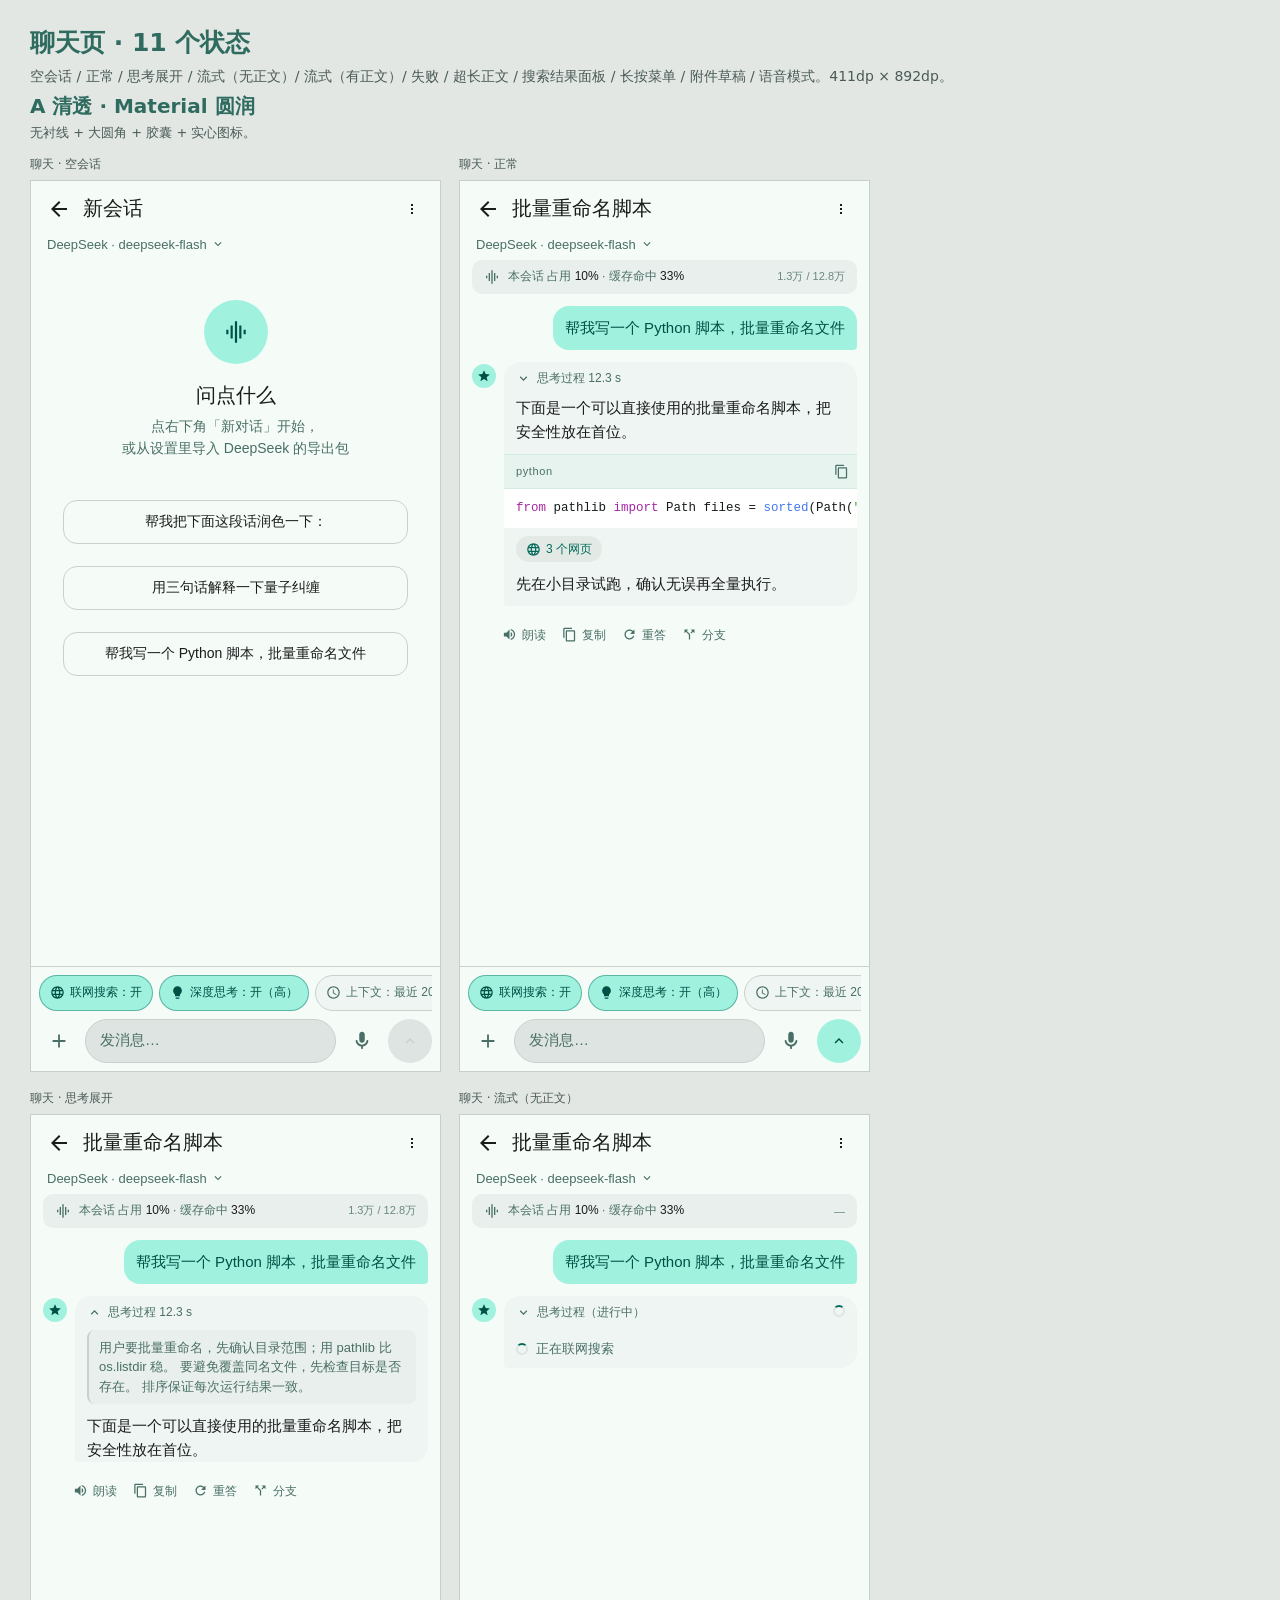
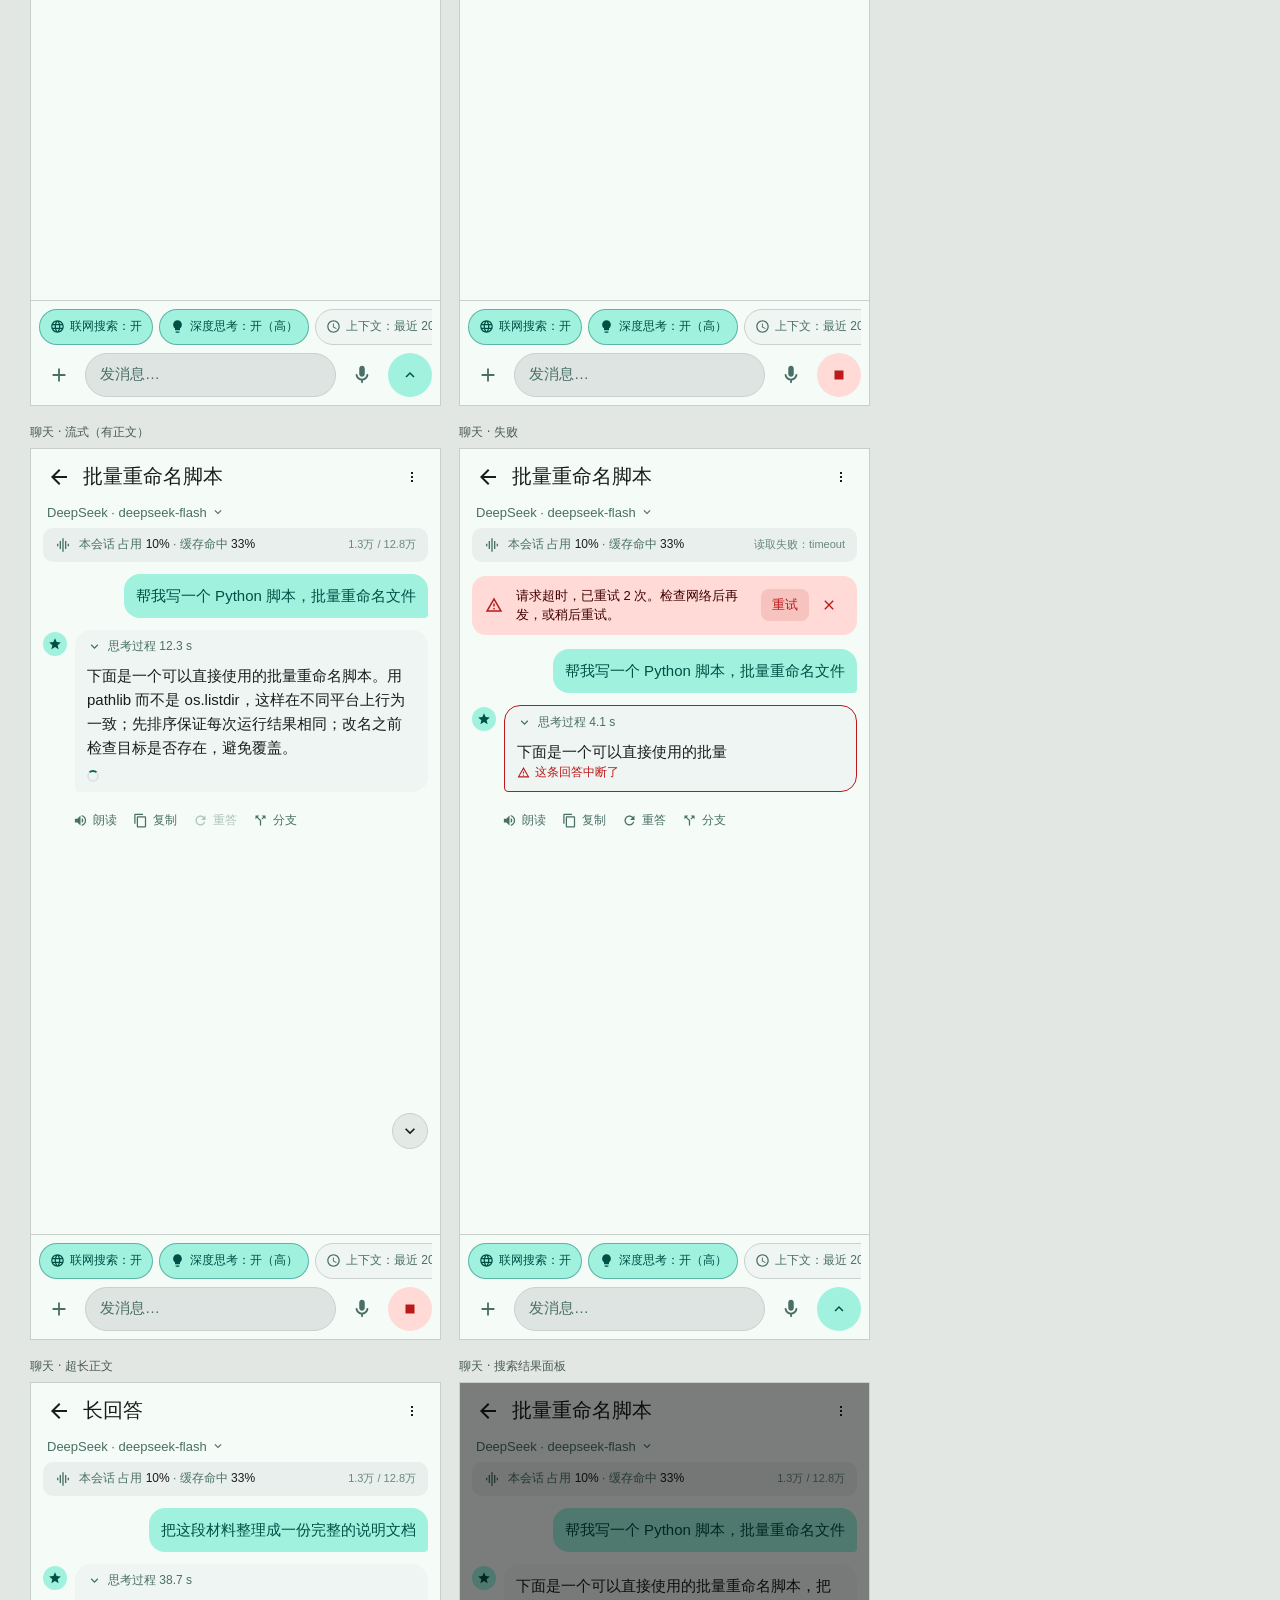
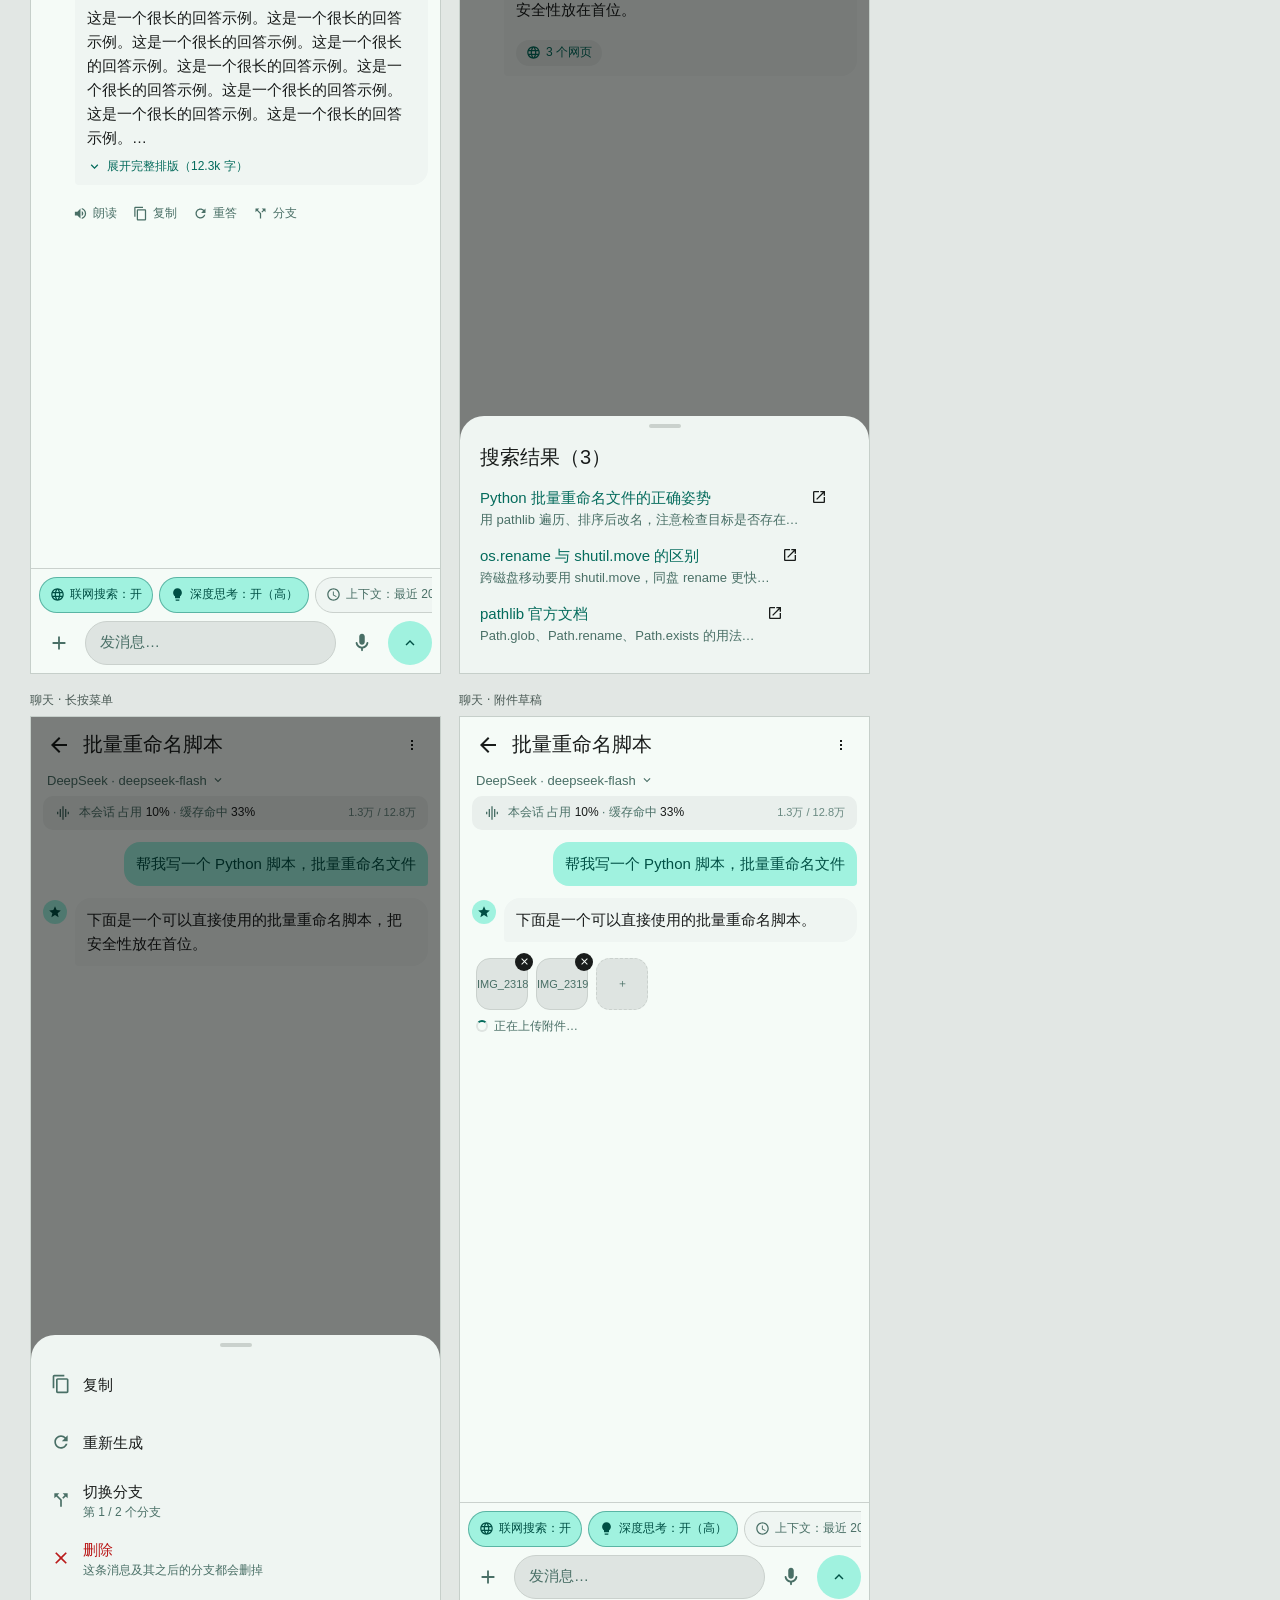
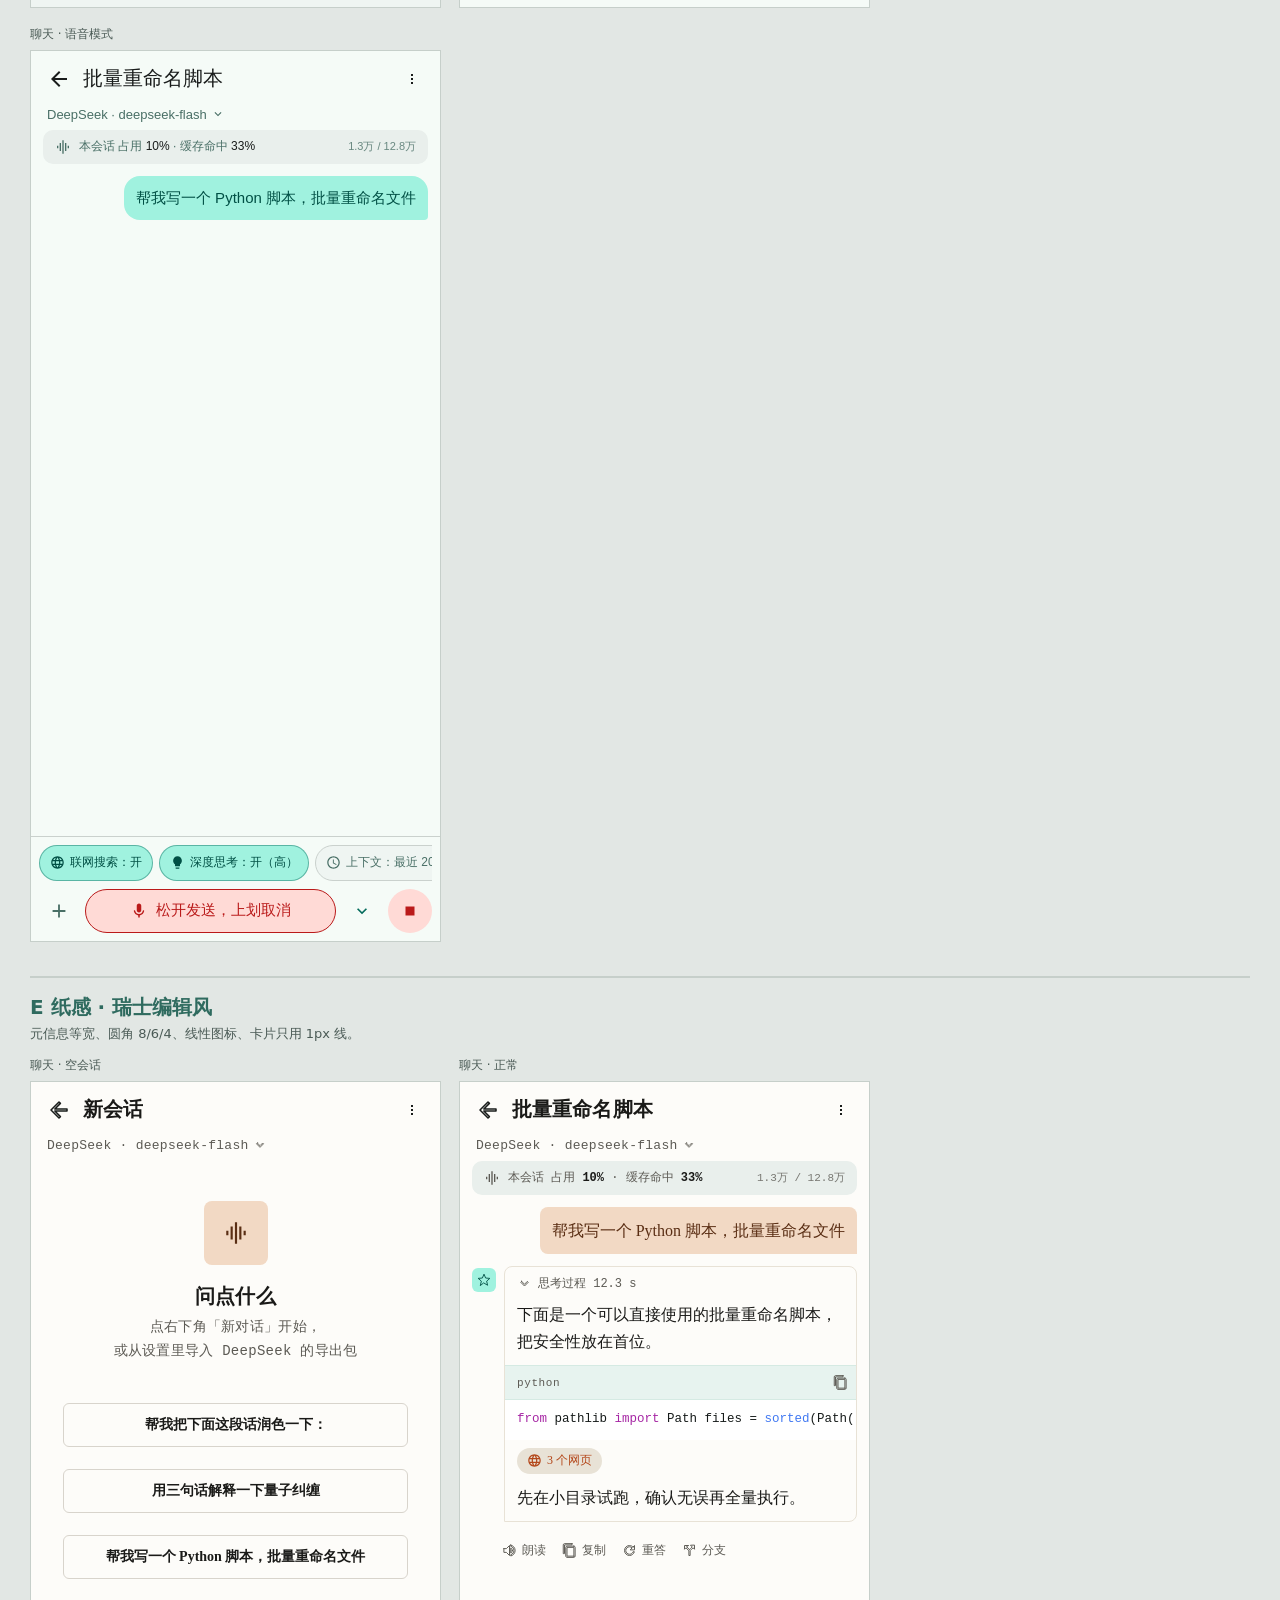
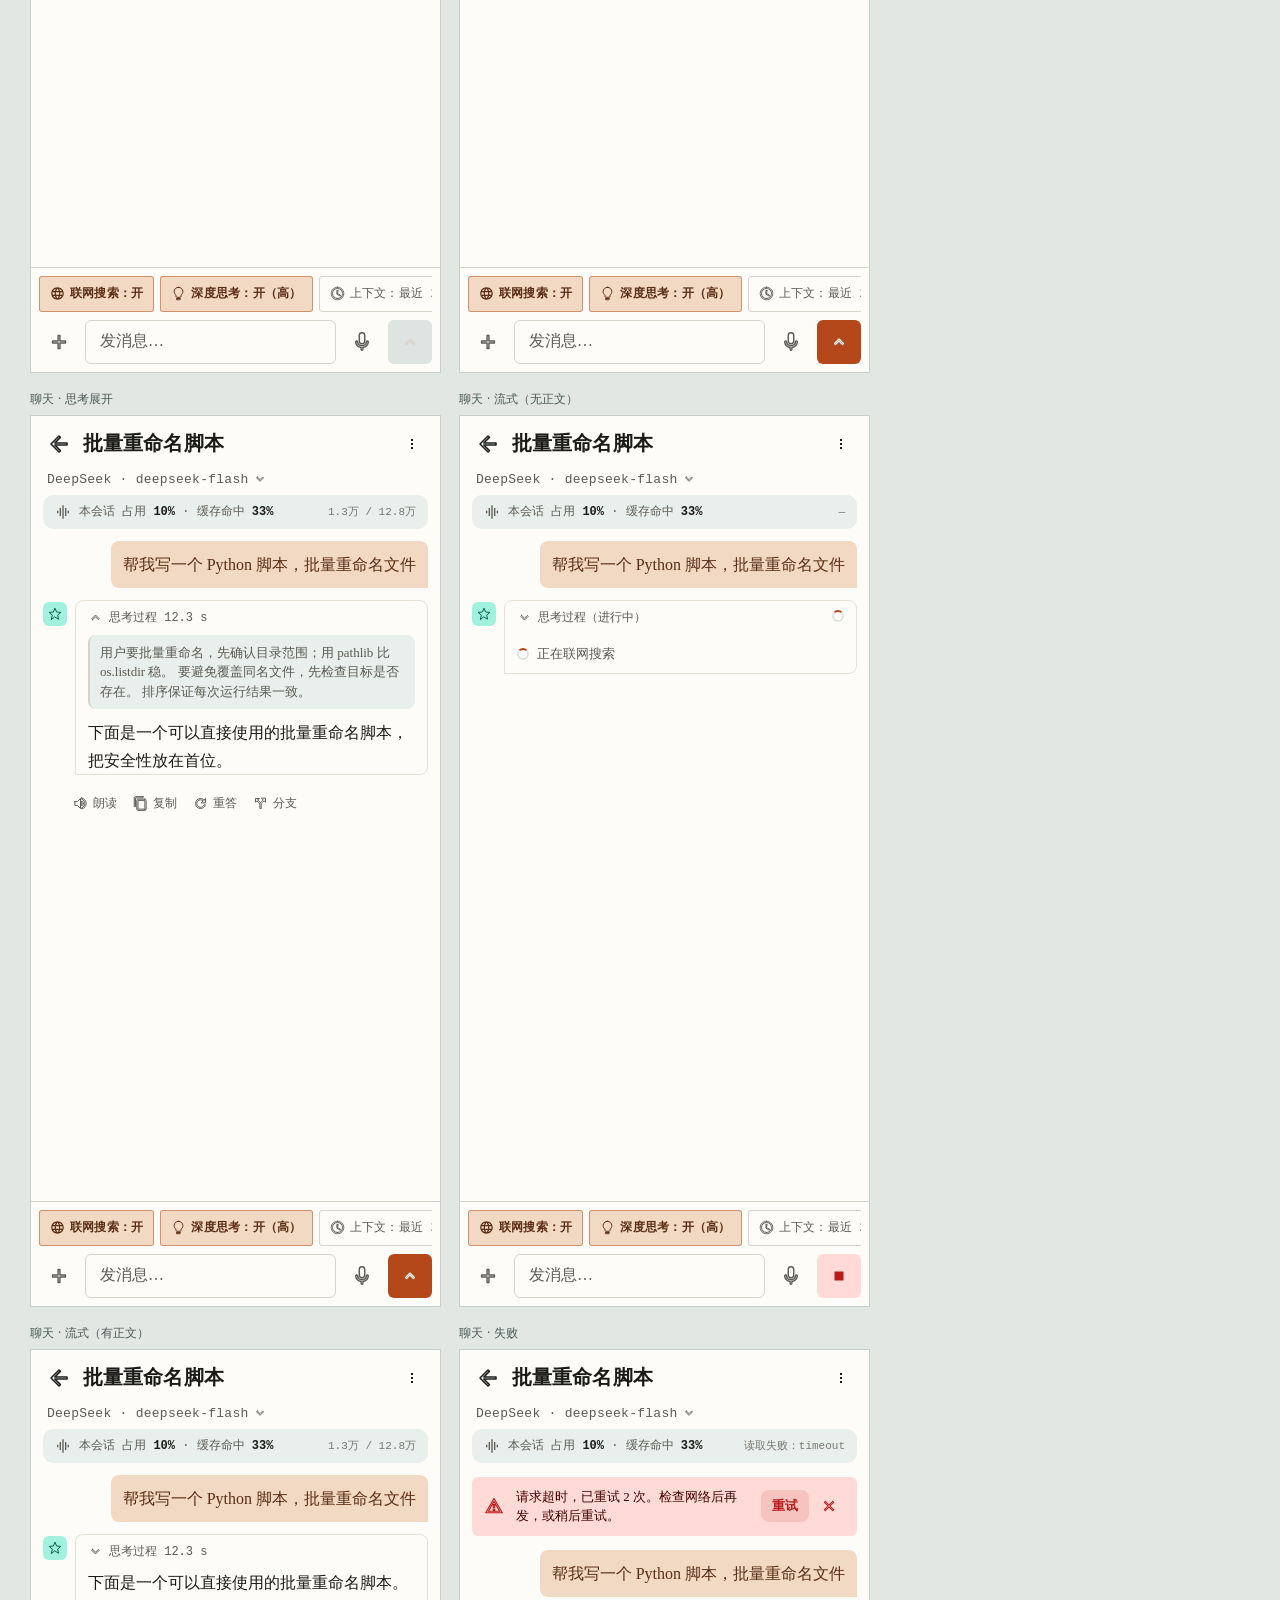
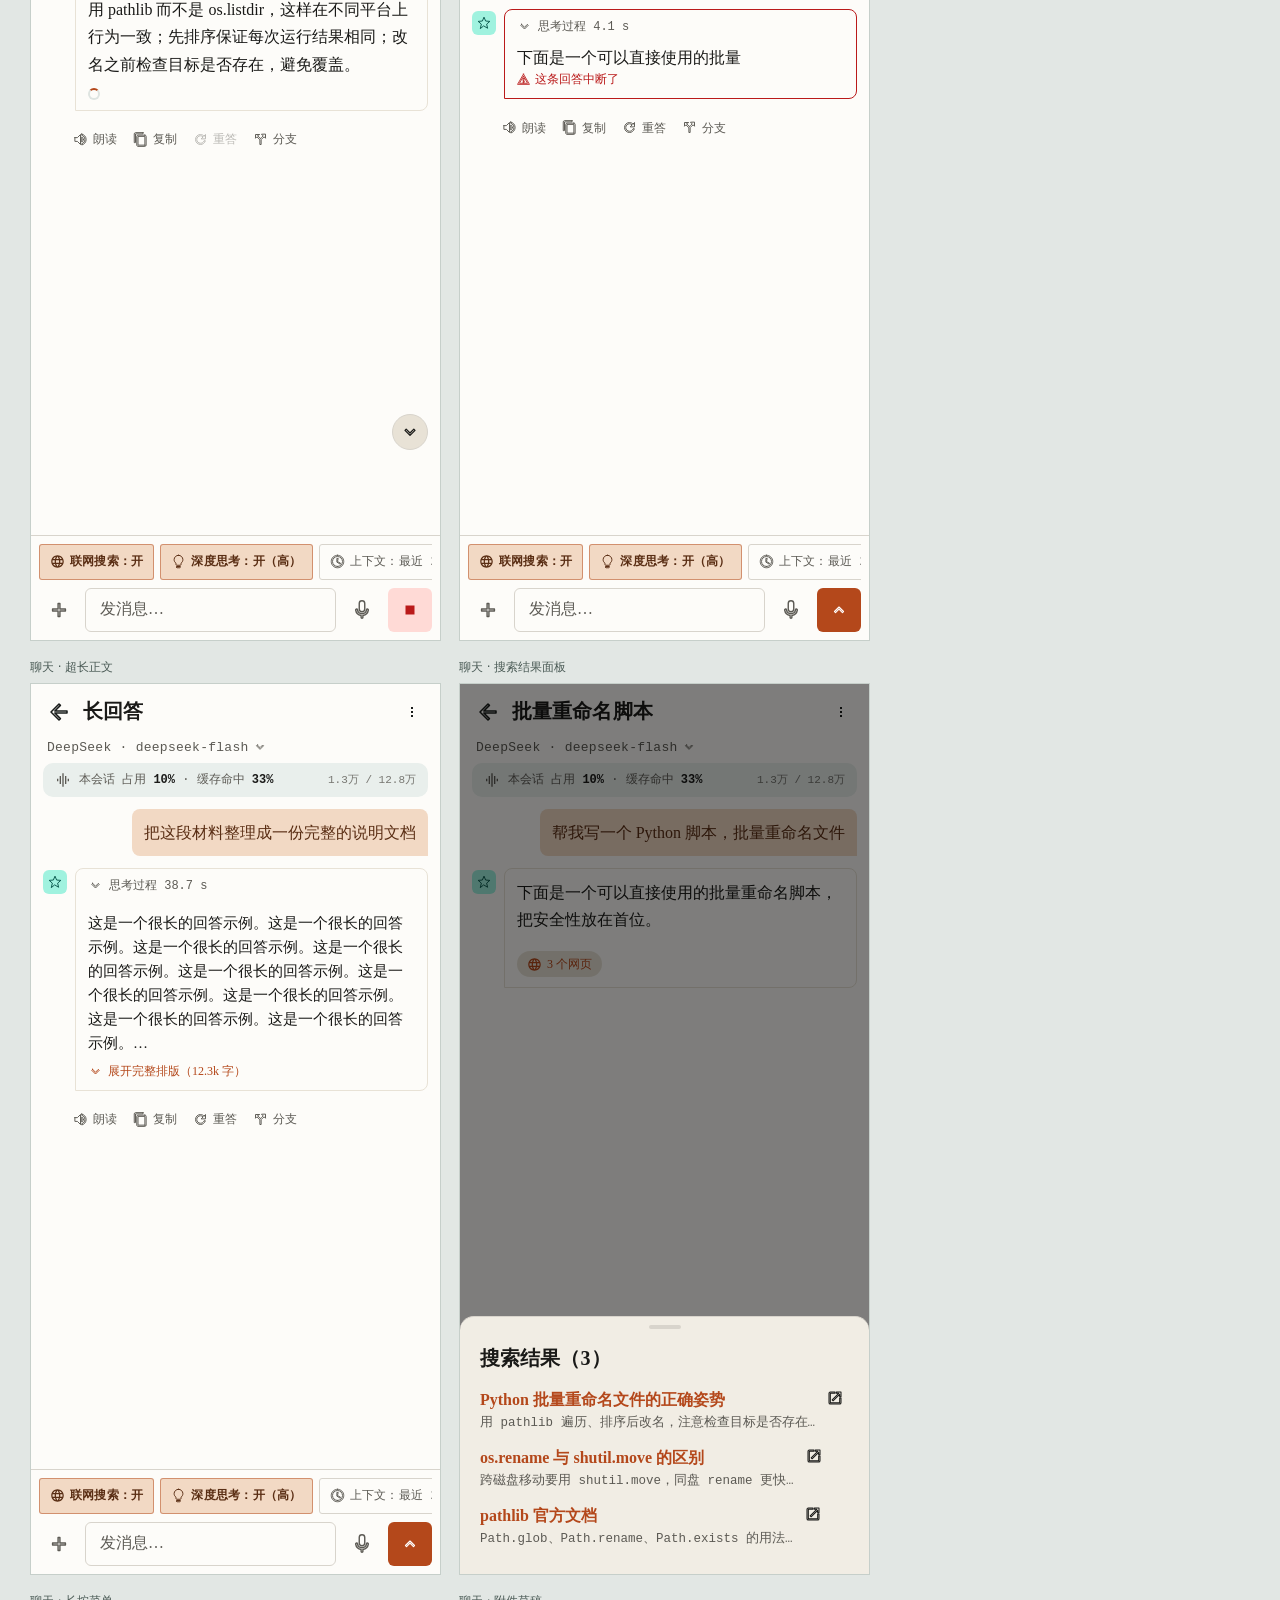
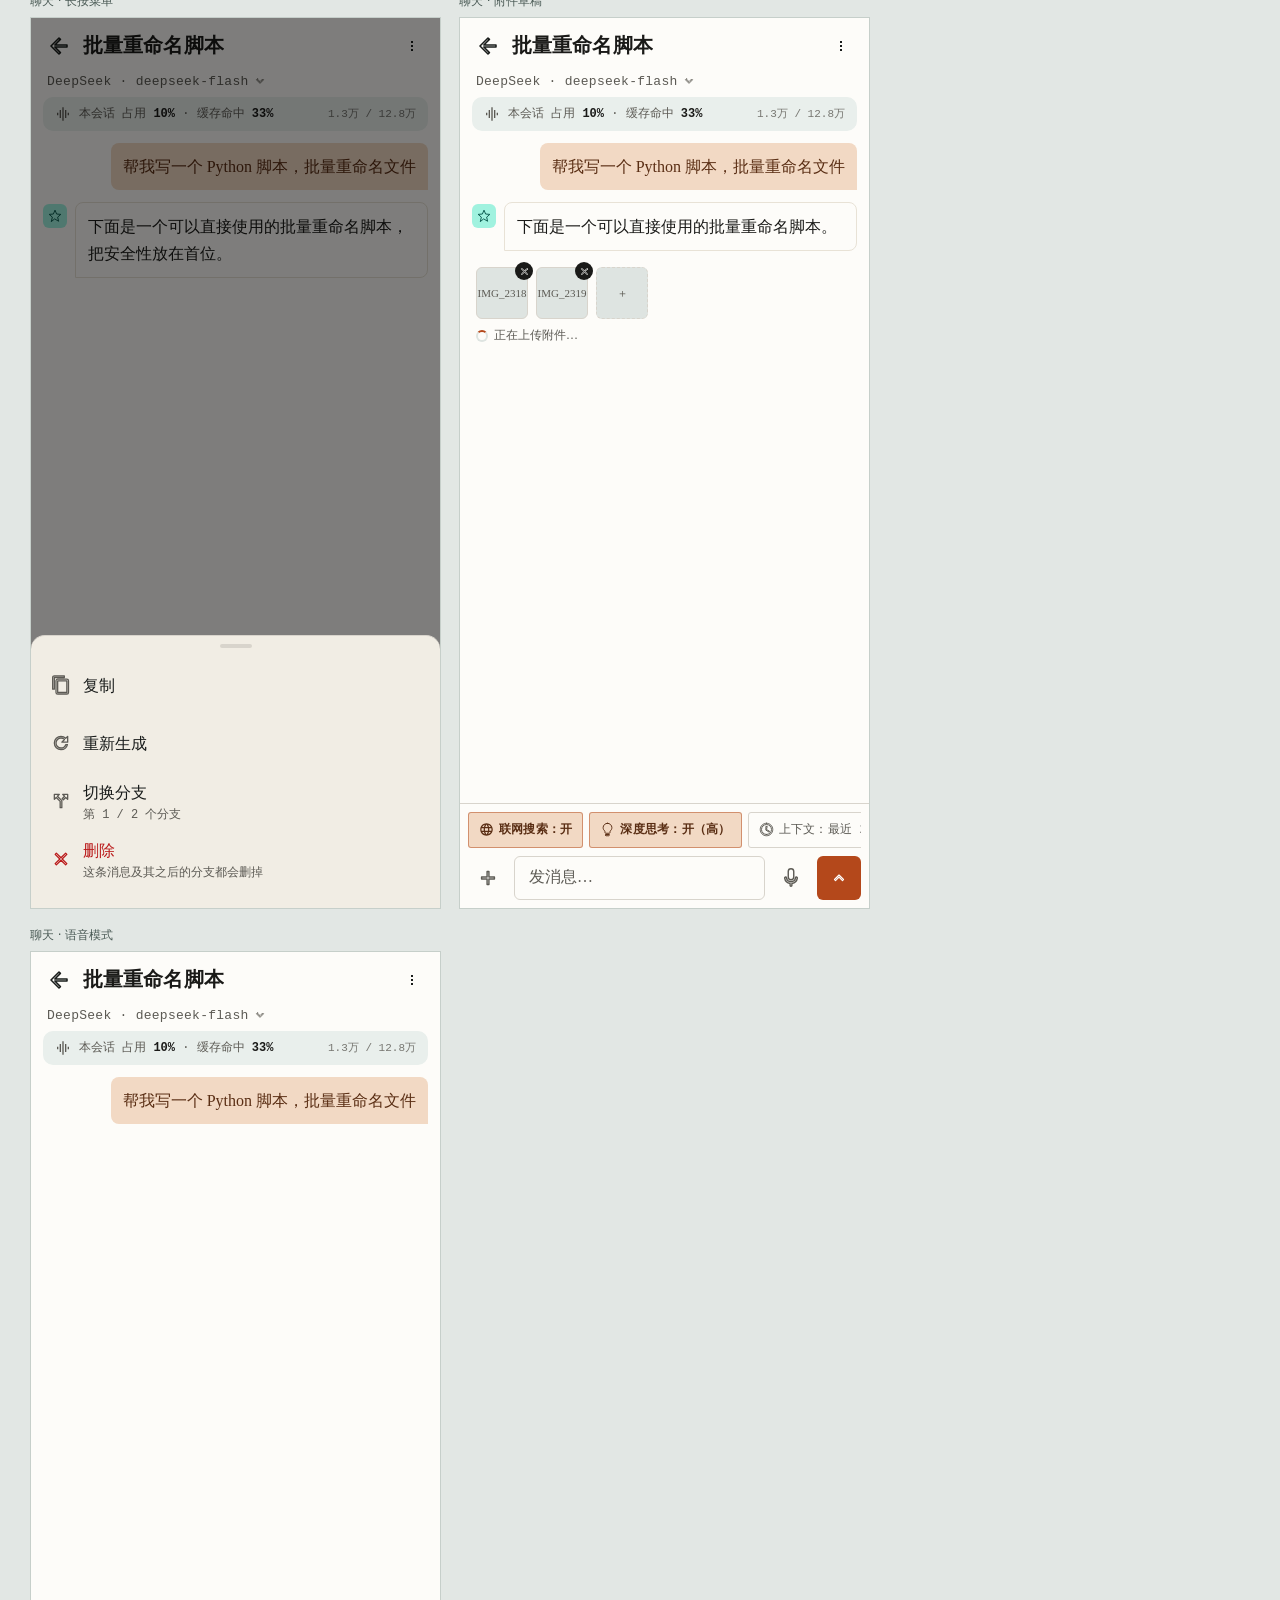
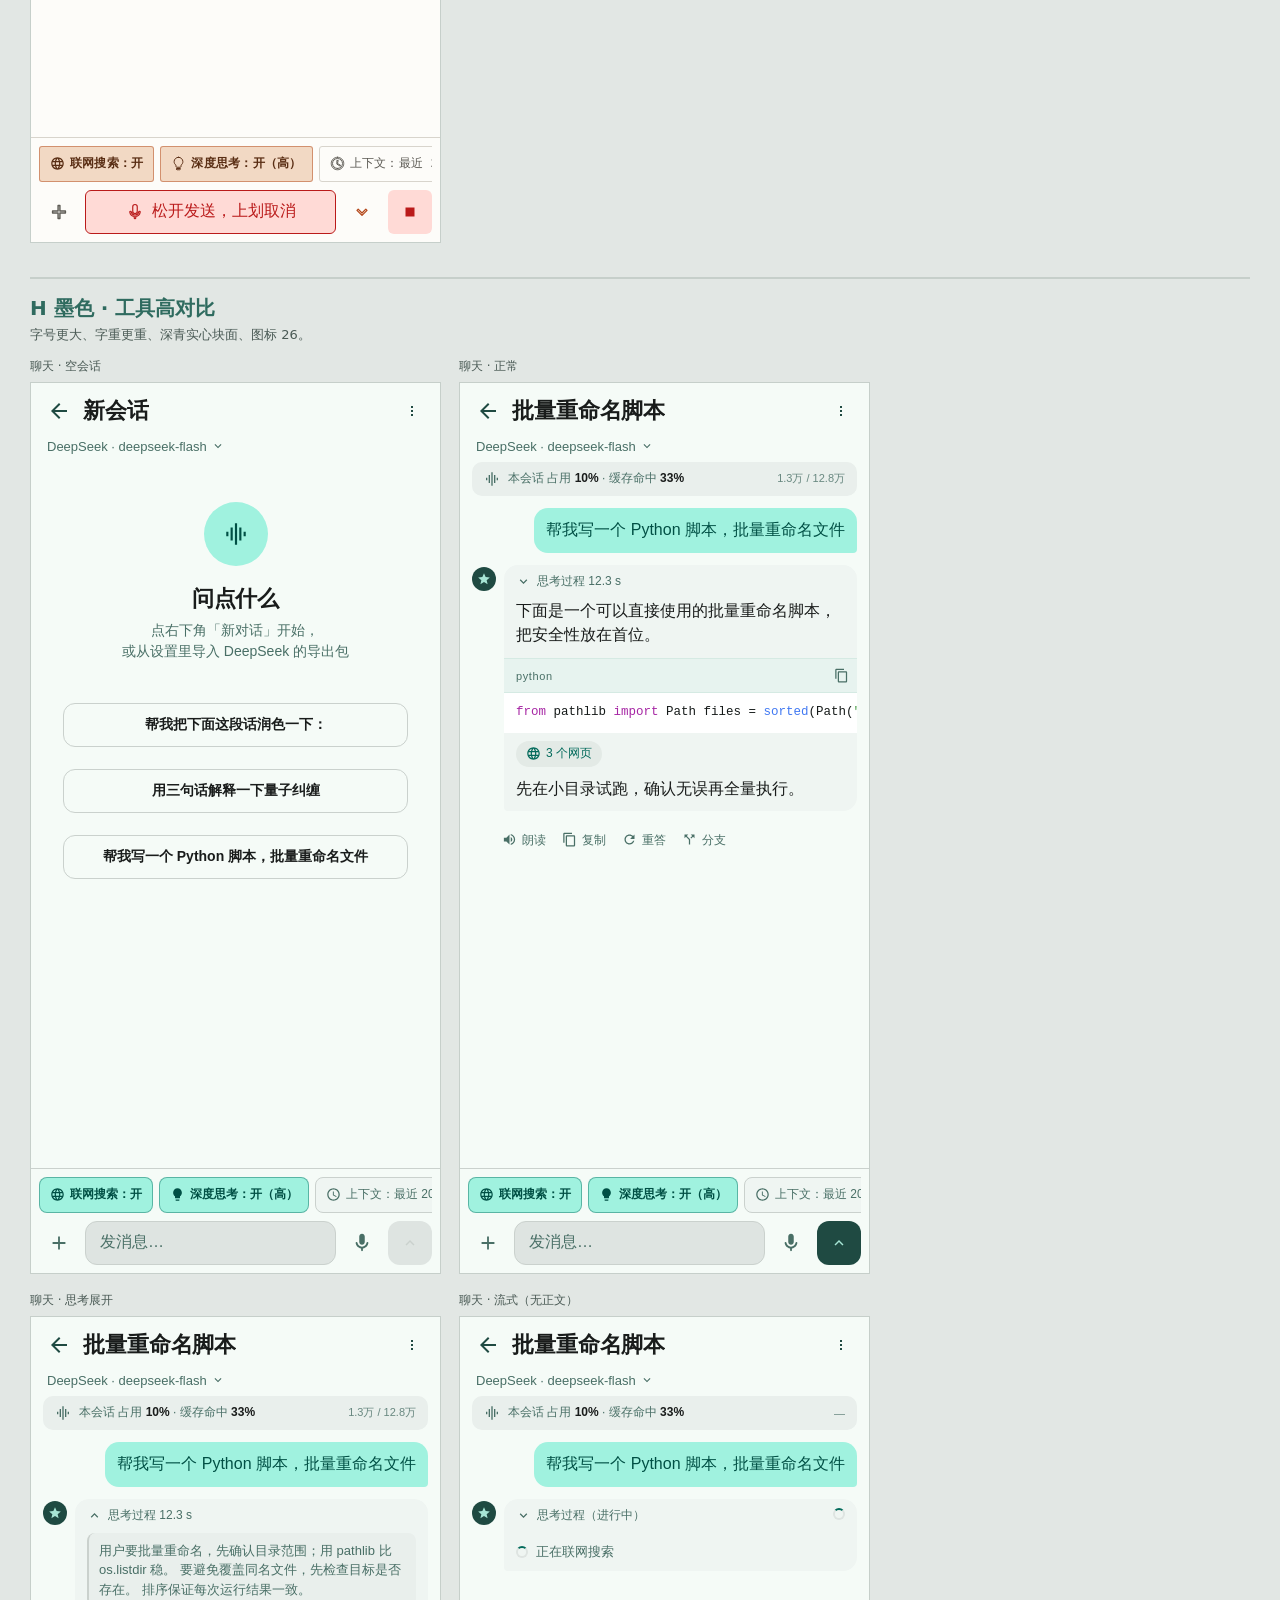
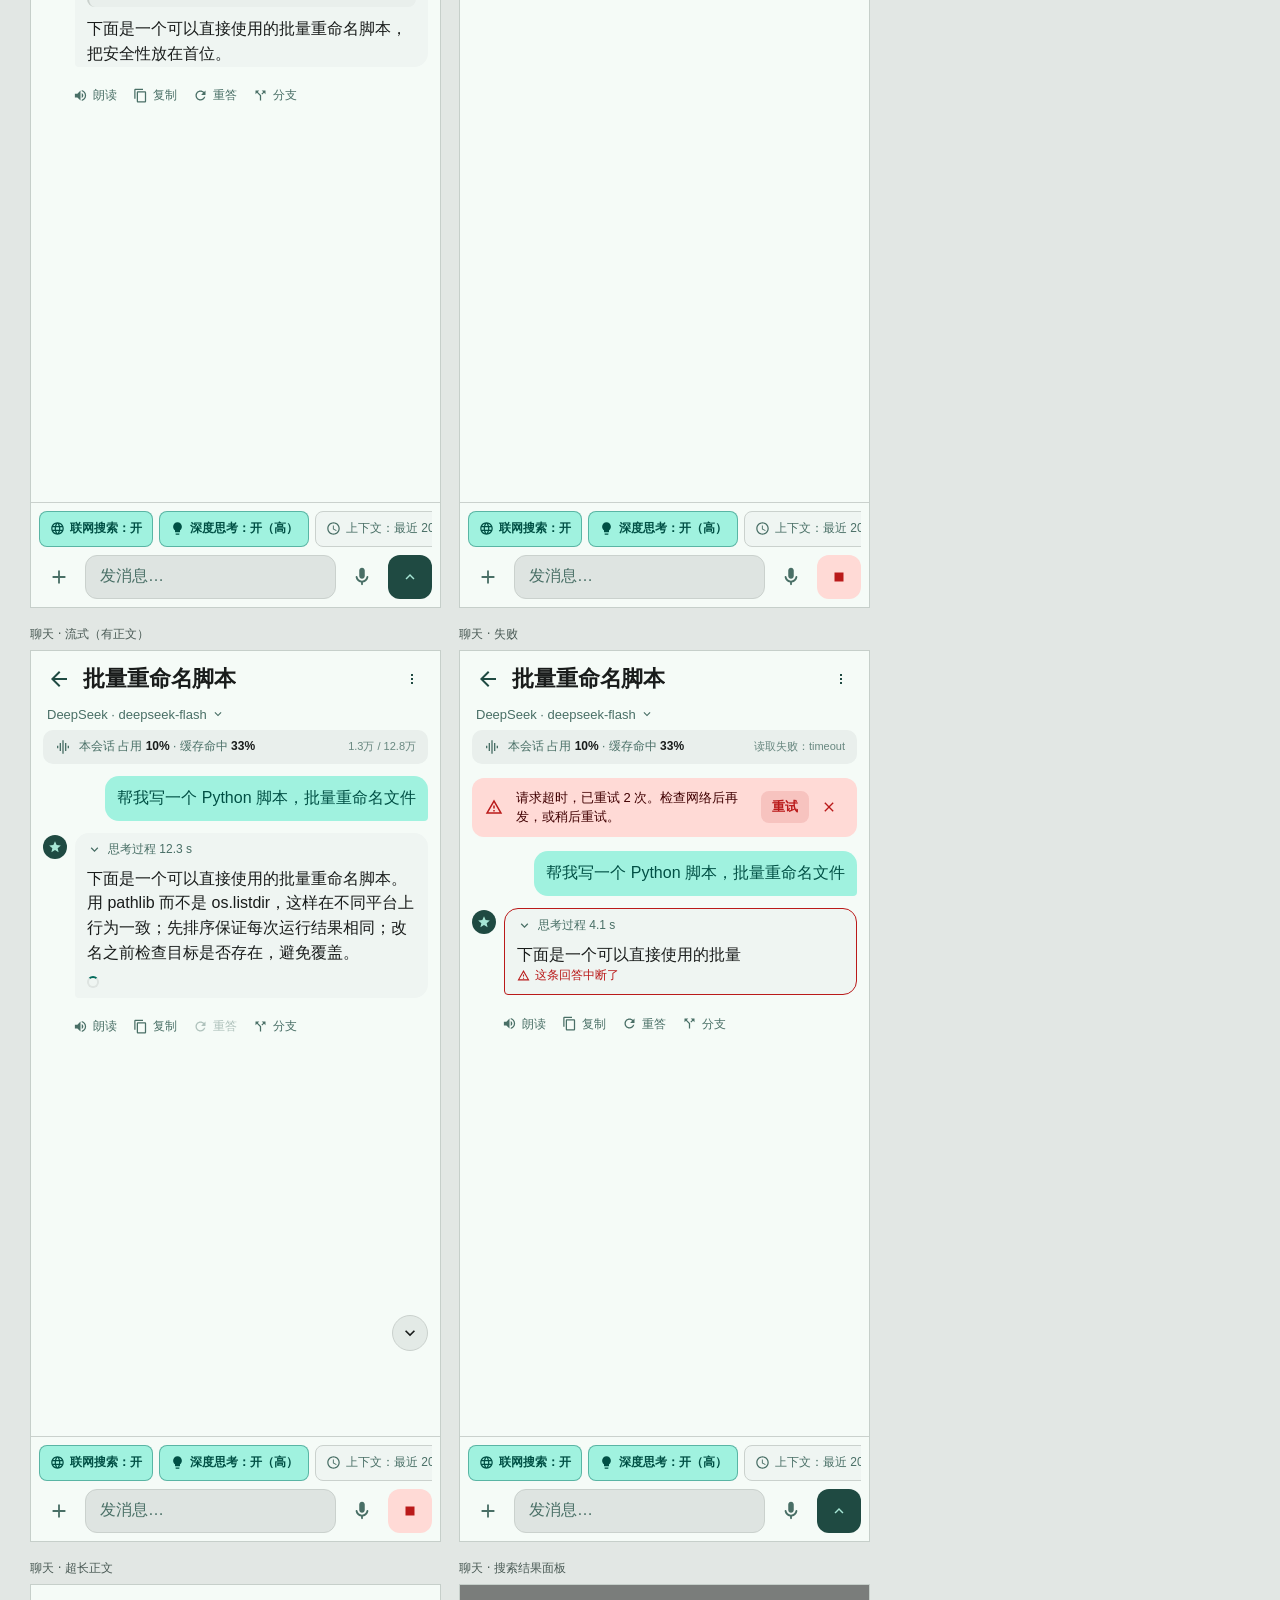
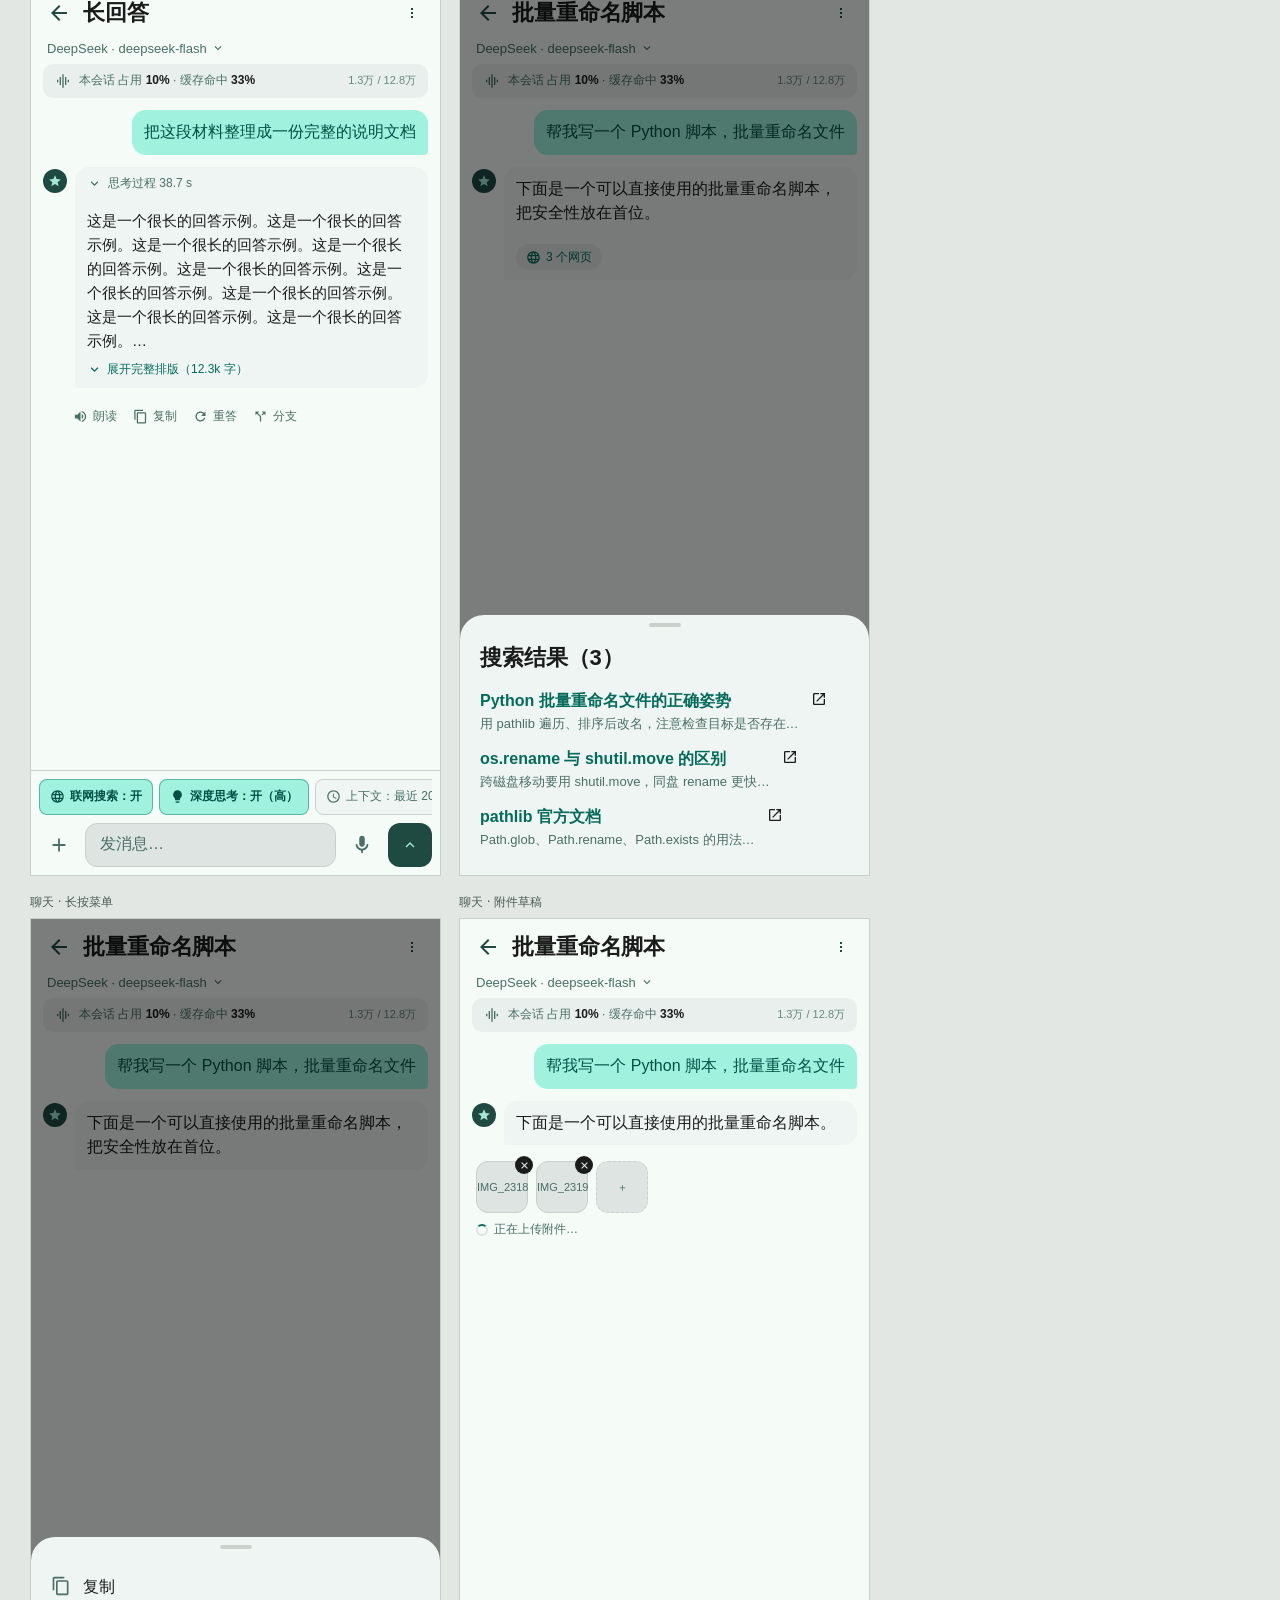
==== reference/full-chat.html @ 56f45a2c "design: Keepsake UI spec v3 (tokens, reference HTML, per-skin screenshots)" ====
<!doctype html>
<html lang="zh-CN">
<head>
<meta charset="utf-8">
<title>Keepsake · 聊天页</title>
<link rel="stylesheet" href="full.css">
</head>
<body>
<div class="head">
  <h1>聊天页 · 11 个状态</h1>
  <p>空会话 / 正常 / 思考展开 / 流式（无正文）/ 流式（有正文）/ 失败 / 超长正文 / 搜索结果面板 / 长按菜单 / 附件草稿 / 语音模式。411dp × 892dp。</p>
</div>
<div id="root"></div>

<script>
const q = new URLSearchParams(location.search);
const only = q.get('set');
const MONO = "ui-monospace, 'Cascadia Mono', Consolas, 'Noto Sans Mono CJK SC', monospace";

const base = {
  '--surface':'#F5FBF7','--low':'#EFF5F2','--high':'#E3EAE6','--highest':'#DEE4E1','--usage':'#E9EFEC',
  '--ov':'#CAD1CD','--outline':'#7C8B86','--on-s':'#191C1B','--on-v':'#496F66',
  '--code-bg':'#FFFFFF','--code-head':'#E7F3EF','--code-div':'#D5EAE3','--code-fg':'#161B1A',
  '--sel-line':'rgba(4,107,92,.45)','--sel-bg':'#D9F6EC','--sel-bar':'#046B5C',
  '--p-c':'#A0F2DF','--on-p-c':'#005045','--send-bg':'#A0F2DF','--send-fg':'#005045',
  '--ai-bg':'#A0F2DF','--ai-fg':'#005045','--av-bg':'#DEE4E1','--av-fg':'#496F66',
  '--err-c':'#BA1A1A','--on-err-c':'#FFFFFF','--err-bg':'#FFDAD6','--on-err-bg':'#410002','--fab-line':'#8CCDBB','--code-kw':'#A626A4','--code-str':'#50A14F','--code-fn':'#4078F2',
  '--body-font':'PingFang SC, HarmonyOS Sans SC, Noto Sans CJK SC, Microsoft YaHei, sans-serif',
  '--lh':'1.6','--icon-c':'#191C1B','--tail':'4px','--sw-r':'12px','--sw-knob':'9px',
  '--r-bubble':'16px','--r-fab':'16px','--r-card':'14px','--r-sheet':'24px',
  '--r-chip':'999px','--r-field':'999px','--r-send':'999px','--r-cb':'6px','--r-radio':'999px',
  '--row-h':'68px','--gap':'12px','--av-r':'17px','--mark-r':'32px',
  '--fs-body':'15px','--fs-title':'16px','--fs-sub':'13px','--fs-bar':'20px',
  '--card-bd':'0px','--card-bg':'var(--low)','--field-bg':'var(--highest)'
};

const SKINS = {
  a: { name:'A 清透 · Material 圆润', desc:'无衬线 + 大圆角 + 胶囊 + 实心图标。', icons:'filled', size:24, v:{} },
  e: { name:'E 纸感 · 瑞士编辑风', desc:'元信息等宽、圆角 8/6/4、线性图标、卡片只用 1px 线。', icons:'outlined', size:24, v:{
      '--r-bubble':'8px','--r-fab':'6px','--r-card':'6px','--r-sheet':'14px',
      '--r-chip':'3px','--r-field':'6px','--r-send':'6px','--r-cb':'3px','--r-radio':'3px',
      '--row-h':'68px','--gap':'10px','--av-r':'6px','--mark-r':'8px',
      '--fs-body':'16px','--fs-title':'16px','--fs-sub':'12.5px','--fs-bar':'20px',
      '--card-bd':'1px','--card-bg':'var(--surface)','--field-bg':'var(--surface)',
      '--meta-font':MONO,'--meta-ls':'0.02em','--title-w':'700','--title-ls':'0.005em','--lh':'1.7',
      '--sw-r':'2px','--sw-knob':'2px','--tail':'0px',
      '--body-font':'Songti SC, Noto Serif CJK SC, Source Han Serif SC, SimSun, serif',
      '--surface':'#FDFCF9','--low':'#F1EDE4','--high':'#E8E2D6','--ov':'#D8D4CC',
      '--on-s':'#1A1A18','--on-v':'#5C5A54',
      '--p-c':'#F2D9C4','--on-p-c':'#5A2E14','--send-bg':'#B4481B','--send-fg':'#FFFFFF',
      '--sel-bg':'#F0E4D6','--sel-bar':'#B4481B','--sel-line':'rgba(180,72,27,.5)'
  }},
  h: { name:'H 墨色 · 工具高对比', desc:'字号更大、字重更重、深青实心块面、图标 26。', icons:'filled', size:26, v:{
      '--r-bubble':'14px','--r-fab':'14px','--r-card':'12px','--r-sheet':'24px',
      '--r-chip':'8px','--r-field':'12px','--r-send':'12px','--r-cb':'5px','--r-radio':'6px',
      '--row-h':'68px','--fs-body':'16px','--fs-title':'17px','--fs-sub':'13px','--fs-bar':'22px',
      '--title-w':'700','--title-ls':'-0.005em','--lh':'1.55','--icon-c':'#1F4A42',
      '--send-bg':'#1F4A42','--send-fg':'#A7E6D5',
      '--ai-bg':'#1F4A42','--ai-fg':'#A7E6D5','--av-bg':'#1F4A42','--av-fg':'#A7E6D5'
  }}
};

function svg(d, size, mode) {
  return '<svg class="mi' + (mode ? ' mi-' + mode : '') + '" viewBox="0 0 24 24" width="' + size +
    '" height="' + size + '"><path d="' + d + '"/></svg>';
}
const I = {
  back: function (s) { return svg('M20 11H7.83l5.59-5.59L12 4l-8 8 8 8 1.41-1.41L7.83 13H20v-2z', s); },
  more: function (s) { return svg('M12 8c1.1 0 2-.9 2-2s-.9-2-2-2-2 .9-2 2 .9 2 2 2zm0 2c-1.1 0-2 .9-2 2s.9 2 2 2 2-.9 2-2-.9-2-2-2zm0 6c-1.1 0-2 .9-2 2s.9 2 2 2 2-.9 2-2-.9-2-2-2z', s, 'solid'); },
  down: function (s) { return svg('M7.41 8.59L12 13.17l4.59-4.58L18 10l-6 6-6-6 1.41-1.41z', s); },
  up: function (s) { return svg('M7.41 15.41L12 10.83l4.59 4.58L18 14l-6-6-6 6 1.41 1.41z', s); },
  stop: function (s) { return svg('M6 6h12v12H6z', s, 'solid'); },
  star: function (s) { return svg('M12 17.27L18.18 21l-1.64-7.03L22 9.24l-7.19-.61L12 2 9.19 8.63 2 9.24l5.46 4.73L5.82 21z', s); },
  globe: function (s) { return svg('M11.99 2C6.47 2 2 6.48 2 12s4.47 10 9.99 10C17.52 22 22 17.52 22 12S17.52 2 11.99 2zm6.93 6h-2.95c-.32-1.25-.78-2.45-1.38-3.56 1.84.63 3.37 1.91 4.33 3.56zM12 4.04c.83 1.2 1.48 2.53 1.91 3.96h-3.82c.43-1.43 1.08-2.76 1.91-3.96zM4.26 14C4.1 13.36 4 12.69 4 12s.1-1.36.26-2h3.38c-.08.66-.14 1.32-.14 2 0 .68.06 1.34.14 2H4.26zm.82 2h2.95c.32 1.25.78 2.45 1.38 3.56-1.84-.63-3.37-1.9-4.33-3.56zm2.95-8H5.08c.96-1.66 2.49-2.93 4.33-3.56C8.81 5.55 8.35 6.75 8.03 8zM12 19.96c-.83-1.2-1.48-2.53-1.91-3.96h3.82c-.43 1.43-1.08 2.76-1.91 3.96zM14.34 14H9.66c-.09-.66-.16-1.32-.16-2 0-.68.07-1.35.16-2h4.68c.09.65.16 1.32.16 2 0 .68-.07 1.34-.16 2zm.25 5.56c.6-1.11 1.06-2.31 1.38-3.56h2.95c-.96 1.65-2.49 2.93-4.33 3.56zM16.36 14c.08-.66.14-1.32.14-2 0-.68-.06-1.34-.14-2h3.38c.16.64.26 1.31.26 2s-.1 1.36-.26 2h-3.38z', s, 'solid'); },
  bulb: function (s) { return svg('M9 21c0 .55.45 1 1 1h4c.55 0 1-.45 1-1v-1H9v1zm3-19C8.14 2 5 5.14 5 9c0 2.38 1.19 4.47 3 5.74V17c0 .55.45 1 1 1h6c.55 0 1-.45 1-1v-2.26c1.81-1.27 3-3.36 3-5.74 0-3.86-3.14-7-7-7z', s); },
  clock: function (s) { return svg('M11.99 2C6.47 2 2 6.48 2 12s4.47 10 9.99 10C17.52 22 22 17.52 22 12S17.52 2 11.99 2zM12 20c-4.42 0-8-3.58-8-8s3.58-8 8-8 8 3.58 8 8-3.58 8-8 8zm.5-13H11v6l5.25 3.15.75-1.23-4.5-2.67z', s); },
  plus: function (s) { return svg('M19 13h-6v6h-2v-6H5v-2h6V5h2v6h6v2z', s); },
  mic: function (s) { return svg('M12 14c1.66 0 3-1.34 3-3V5c0-1.66-1.34-3-3-3S9 3.34 9 5v6c0 1.66 1.34 3 3 3zm5.91-3c-.49 0-.9.36-.98.85C16.52 14.2 14.47 16 12 16s-4.52-1.8-4.93-4.15c-.08-.49-.49-.85-.98-.85-.61 0-1.09.54-1 1.14.49 3 2.89 5.35 5.91 5.78V20c0 .55.45 1 1 1s1-.45 1-1v-2.08c3.02-.43 5.42-2.78 5.91-5.78.1-.6-.39-1.14-1-1.14z', s); },
  copy: function (s) { return svg('M16 1H4c-1.1 0-2 .9-2 2v14h2V3h12V1zm3 4H8c-1.1 0-2 .9-2 2v14c0 1.1.9 2 2 2h11c1.1 0 2-.9 2-2V7c0-1.1-.9-2-2-2zm0 16H8V7h11v14z', s); },
  speak: function (s) { return svg('M3 9v6h4l5 5V4L7 9H3zm13.5 3c0-1.77-1.02-3.29-2.5-4.03v8.05c1.48-.73 2.5-2.25 2.5-4.02zM14 3.23v2.06c2.89.86 5 3.54 5 6.71s-2.11 5.85-5 6.71v2.06c4.01-.91 7-4.49 7-8.77s-2.99-7.86-7-8.77z', s); },
  redo: function (s) { return svg('M17.65 6.35C16.2 4.9 14.21 4 12 4c-4.42 0-7.99 3.58-8 8s3.58 8 8 8c3.73 0 6.84-2.55 7.73-6h-2.08c-.82 2.33-3.04 4-5.65 4-3.31 0-6-2.69-6-6s2.69-6 6-6c1.66 0 3.14.69 4.22 1.78L13 11h7V4l-2.35 2.35z', s); },
  branch: function (s) { return svg('M14 4l2.29 2.29-2.88 2.88 1.42 1.42 2.88-2.88L20 10V4zm-4 0H4v6l2.29-2.29 4.71 4.7V20h2v-8.41l-5.29-5.3z', s); },
  warn: function (s) { return svg('M12 5.99L19.53 19H4.47L12 5.99M12 2L1 21h22L12 2zm1 14h-2v2h2v-2zm0-6h-2v4h2v-4z', s); },
  close: function (s) { return svg('M19 6.41L17.59 5 12 10.59 6.41 5 5 6.41 10.59 12 5 17.59 6.41 19 12 13.41 17.59 19 19 17.59 13.41 12z', s); },
  search: function (s) { return svg('M15.5 14h-.79l-.28-.27C15.41 12.59 16 11.11 16 9.5 16 5.91 13.09 3 9.5 3S3 5.91 3 9.5 5.91 16 9.5 16c1.61 0 3.09-.59 4.23-1.57l.27.28v.79l5 4.99L20.49 19l-4.99-5zm-6 0C7.01 14 5 11.99 5 9.5S7.01 5 9.5 5 14 7.01 14 9.5 11.99 14 9.5 14z', s); },
  open: function (s) { return svg('M19 19H5V5h7V3H5c-1.11 0-2 .9-2 2v14c0 1.1.89 2 2 2h14c1.1 0 2-.9 2-2v-7h-2v7zM14 3v2h3.59l-9.83 9.83 1.41 1.41L19 6.41V10h2V3h-7z', s); },
  eq: function (s) { return svg('M7 18h2V6H7v12zm4 4h2V2h-2v20zm-8-8h2v-4H3v4zm12 4h2V6h-2v12zm4-8v4h2v-4h-2z', s, 'solid'); },
};

function chatBar(title) {
  return '<div class="bar"><span class="ic">' + I.back(24) + '</span>' +
    '<h2 style="flex:0 1 auto;min-width:0">' + title + '</h2><span style="flex:1"></span>' +
    '<span class="ic">&#8942;</span></div>' +
    '<div class="subbar"><span>DeepSeek · deepseek-flash</span>' + I.down(14) + '</div>';
}
function usage(extra) {
  return '<div class="usage">' + I.eq(16) + '<span>本会话 占用 <b>10%</b> · 缓存命中 <b>33%</b></span>' +
    '<span class="r">' + (extra || '1.3万 / 12.8万') + '</span></div>';
}
function chips(mode) {
  const on = '<span class="chip on">';
  const off = '<span class="chip">';
  let h = '<div class="chips">';
  h += mode === 'off' ? off + I.globe(15) + '联网搜索：关</span>' : on + I.globe(15) + '联网搜索：开</span>';
  h += on + I.bulb(15) + '深度思考：开（高）</span>';
  h += off + I.clock(15) + '上下文：最近 20 轮</span>';
  h += off + I.plus(13) + '添加附件</span>';
  return h + '</div>';
}
function inputbar(kind) {
  let right;
  if (kind === 'stop') right = '<span class="send stop">' + I.stop(18) + '</span>';
  else if (kind === 'dis') right = '<span class="send dis">' + I.up(18) + '</span>';
  else right = '<span class="send">' + I.up(18) + '</span>';
  return '<div class="inputbar"><span class="plus">' + I.plus(22) + '</span>' +
    '<span class="field">发消息…</span><span class="mic">' + I.mic(22) + '</span>' + right + '</div>';
}
function composer(kind, chipMode) {
  return '<div class="composer">' + chips(chipMode || 'on') + inputbar(kind) + '</div>';
}

const CODE = '<div class="code"><div class="h"><span>python</span>' + I.copy(15) + '</div>' +
  '<div class="b"><span class="kw">from</span> pathlib <span class="kw">import</span> Path\n' +
  'files = <span class="fn">sorted</span>(Path(<span class="st">"."</span>).<span class="fn">glob</span>(<span class="st">"*"</span>))\n' +
  '<span class="kw">for</span> i, f <span class="kw">in</span> <span class="fn">enumerate</span>(files, <span class="st">1</span>):\n' +
  '    f.<span class="fn">rename</span>(f<span class="st">"_"</span> + f.name)</div></div>';

function acts(dim) {
  const it = (icon, label, extra) => '<span class="t"' + (extra || '') + '>' + icon + '<em>' + label + '</em></span>';
  return '<div class="msgacts">' +
    it(I.speak(15), '朗读') +
    it(I.copy(15), '复制') +
    it(I.redo(15), '重答', dim ? ' style="opacity:.4"' : '') +
    it(I.branch(15), '分支') +
    '</div>';
}

const S = {};

S['聊天 · 空会话'] = chatBar('新会话') +
  '<div class="center" style="padding-top:40px;justify-content:flex-start">' +
  '<span class="bigmark" style="background:var(--p-c);color:var(--on-p-c)">' + I.eq(26) + '</span>' +
  '<h3>问点什么</h3><p>点右下角「新对话」开始，<br>或从设置里导入 DeepSeek 的导出包</p>' +
  '<div style="display:flex;flex-direction:column;gap:10px;width:100%;margin-top:22px">' +
  '<span class="retry" style="justify-content:center;border-color:var(--ov);color:var(--on-s);height:44px;border-radius:var(--r-card)">帮我把下面这段话润色一下：</span>' +
  '<span class="retry" style="justify-content:center;border-color:var(--ov);color:var(--on-s);height:44px;border-radius:var(--r-card)">用三句话解释一下量子纠缠</span>' +
  '<span class="retry" style="justify-content:center;border-color:var(--ov);color:var(--on-s);height:44px;border-radius:var(--r-card)">帮我写一个 Python 脚本，批量重命名文件</span>' +
  '</div></div>' + composer('dis');

S['聊天 · 正常'] = chatBar('批量重命名脚本') + usage() +
  '<div class="thread">' +
  '<div class="user">帮我写一个 Python 脚本，批量重命名文件</div>' +
  '<div class="ai"><span class="ava">' + I.star(14) + '</span><div class="bubble">' +
  '<div class="think">' + I.down(15) + '<span>思考过程 12.3 s</span></div>' +
  '<div class="body">下面是一个可以直接使用的批量重命名脚本，把安全性放在首位。</div>' +
  CODE +
  '<div class="pill">' + I.globe(15) + '3 个网页</div>' +
  '<div class="body pad">先在小目录试跑，确认无误再全量执行。</div>' +
  '</div></div>' + acts() + '</div>' + composer('on');

S['聊天 · 思考展开'] = chatBar('批量重命名脚本') + usage() +
  '<div class="thread">' +
  '<div class="user">帮我写一个 Python 脚本，批量重命名文件</div>' +
  '<div class="ai"><span class="ava">' + I.star(14) + '</span><div class="bubble">' +
  '<div class="think">' + I.up(15) + '<span>思考过程 12.3 s</span></div>' +
  '<div class="thinkbody">用户要批量重命名，先确认目录范围；用 pathlib 比 os.listdir 稳。\n要避免覆盖同名文件，先检查目标是否存在。\n排序保证每次运行结果一致。</div>' +
  '<div class="body">下面是一个可以直接使用的批量重命名脚本，把安全性放在首位。</div>' +
  '</div></div>' + acts() + '</div>' + composer('on');

S['聊天 · 流式（无正文）'] = chatBar('批量重命名脚本') + usage('—') +
  '<div class="thread">' +
  '<div class="user">帮我写一个 Python 脚本，批量重命名文件</div>' +
  '<div class="ai"><span class="ava">' + I.star(14) + '</span><div class="bubble">' +
  '<div class="think">' + I.down(15) + '<span>思考过程（进行中）</span><span class="r"><span class="spin small" style="display:inline-block"></span></span></div>' +
  '<div class="streamrow"><span class="spin small"></span><span>正在联网搜索</span></div>' +
  '</div></div></div>' + composer('stop');

S['聊天 · 流式（有正文）'] = chatBar('批量重命名脚本') + usage() +
  '<div class="thread" style="overflow:hidden">' +
  '<div class="user">帮我写一个 Python 脚本，批量重命名文件</div>' +
  '<div class="ai"><span class="ava">' + I.star(14) + '</span><div class="bubble">' +
  '<div class="think">' + I.down(15) + '<span>思考过程 12.3 s</span></div>' +
  '<div class="body">下面是一个可以直接使用的批量重命名脚本。用 pathlib 而不是 os.listdir，' +
  '这样在不同平台上行为一致；先排序保证每次运行结果相同；改名之前检查目标是否存在，避免覆盖。</div>' +
  '<div class="streamrow"><span class="spin small"></span></div>' +
  '</div></div>' + acts(true) + '</div>' +
  '<div class="gobottom">' + I.down(20) + '</div>' + composer('stop');

S['聊天 · 失败'] = chatBar('批量重命名脚本') + usage('读取失败：timeout') +
  '<div class="errbar"><span class="ico">' + I.warn(18) + '</span>' +
  '<span class="txt">请求超时，已重试 2 次。检查网络后再发，或稍后重试。</span>' +
  '<span class="ops"><span class="btn">重试</span><span class="x">' + I.close(16) + '</span></span></div>' +
  '<div class="thread">' +
  '<div class="user">帮我写一个 Python 脚本，批量重命名文件</div>' +
  '<div class="ai"><span class="ava">' + I.star(14) + '</span><div class="bubble bad">' +
  '<div class="think">' + I.down(15) + '<span>思考过程 4.1 s</span></div>' +
  '<div class="body">下面是一个可以直接使用的批量</div>' +
  '<div class="badmsg">' + I.warn(13) + '这条回答中断了</div>' +
  '</div></div>' + acts() + '</div>' + composer('on');

const LONG = '这是一个很长的回答示例。' ;
S['聊天 · 超长正文'] = chatBar('长回答') + usage() +
  '<div class="thread">' +
  '<div class="user">把这段材料整理成一份完整的说明文档</div>' +
  '<div class="ai"><span class="ava">' + I.star(14) + '</span><div class="bubble">' +
  '<div class="think">' + I.down(15) + '<span>思考过程 38.7 s</span></div>' +
  '<div class="plainlong" style="padding:8px 12px 0">' + (LONG.repeat(9)) + '…</div>' +
  '<div class="expandmore">' + I.down(15) + '展开完整排版（12.3k 字）</div>' +
  '</div></div>' + acts() + '</div>' + composer('on');

S['聊天 · 搜索结果面板'] = chatBar('批量重命名脚本') + usage() +
  '<div class="thread" style="flex:0 0 auto">' +
  '<div class="user">帮我写一个 Python 脚本，批量重命名文件</div>' +
  '<div class="ai"><span class="ava">' + I.star(14) + '</span><div class="bubble">' +
  '<div class="body pad" style="padding-top:10px">下面是一个可以直接使用的批量重命名脚本，把安全性放在首位。</div>' +
  '<div class="pill">' + I.globe(15) + '3 个网页</div>' +
  '</div></div></div>' +
  '<div class="scrim"></div>' +
  '<div class="sheet" style="max-height:70%;overflow:hidden">' +
  '<div class="handle"></div><h4>搜索结果（3）</h4>' +
  '<div class="item" style="align-items:flex-start"><div class="rb">' +
  '<div class="nm" style="width:auto;color:var(--sel-bar)">Python 批量重命名文件的正确姿势</div>' +
  '<div class="sub" style="margin-top:3px">用 pathlib 遍历、排序后改名，注意检查目标是否存在…</div></div>' + I.open(16) + '</div>' +
  '<div class="item" style="align-items:flex-start"><div class="rb">' +
  '<div class="nm" style="width:auto;color:var(--sel-bar)">os.rename 与 shutil.move 的区别</div>' +
  '<div class="sub" style="margin-top:3px">跨磁盘移动要用 shutil.move，同盘 rename 更快…</div></div>' + I.open(16) + '</div>' +
  '<div class="item" style="align-items:flex-start"><div class="rb">' +
  '<div class="nm" style="width:auto;color:var(--sel-bar)">pathlib 官方文档</div>' +
  '<div class="sub" style="margin-top:3px">Path.glob、Path.rename、Path.exists 的用法…</div></div>' + I.open(16) + '</div>' +
  '</div>';

/* ── 补充：长按菜单 / 附件草稿 / 语音模式 ── */
S['聊天 · 长按菜单'] = chatBar('批量重命名脚本') + usage() +
  '<div class="thread" style="flex:0 0 auto">' +
  '<div class="user">帮我写一个 Python 脚本，批量重命名文件</div>' +
  '<div class="ai"><span class="ava">' + I.star(14) + '</span><div class="bubble">' +
  '<div class="body pad" style="padding-top:10px">下面是一个可以直接使用的批量重命名脚本，把安全性放在首位。</div>' +
  '</div></div></div>' +
  '<div class="scrim"></div><div class="sheet">' +
  '<div class="handle"></div>' +
  '<div class="sheetacts">' +
  '<div class="row2"><span style="color:var(--on-v)">' + I.copy(20) + '</span><div class="t">复制</div></div>' +
  '<div class="row2"><span style="color:var(--on-v)">' + I.redo(20) + '</span><div class="t">重新生成</div></div>' +
  '<div class="row2"><span style="color:var(--on-v)">' + I.branch(20) + '</span><div class="t">切换分支<span class="d">第 1 / 2 个分支</span></div></div>' +
  '<div class="row2" style="color:var(--err-c)"><span>' + I.close(20) + '</span><div class="t">删除<span class="d">这条消息及其之后的分支都会删掉</span></div></div>' +
  '</div></div>';

S['聊天 · 附件草稿'] = chatBar('批量重命名脚本') + usage() +
  '<div class="thread">' +
  '<div class="user">帮我写一个 Python 脚本，批量重命名文件</div>' +
  '<div class="ai"><span class="ava">' + I.star(14) + '</span><div class="bubble">' +
  '<div class="body pad" style="padding-top:10px">下面是一个可以直接使用的批量重命名脚本。</div>' +
  '</div></div>' +
  '<div class="composer" style="border-top:0;padding:0">' +
  '<div class="pending">' +
  '<span class="thumb">IMG_2318<div class="x">' + I.close(11) + '</div></span>' +
  '<span class="thumb">IMG_2319<div class="x">' + I.close(11) + '</div></span>' +
  '<span class="thumb" style="border-style:dashed">＋</span>' +
  '</div>' +
  '<div style="display:flex;align-items:center;gap:6px;font-size:12px;color:var(--on-v);padding:0 4px 6px">' +
  '<span class="spin small"></span>正在上传附件…</div>' +
  '</div>' +
  '</div>' + composer('on');

S['聊天 · 语音模式'] = chatBar('批量重命名脚本') + usage() +
  '<div class="thread">' +
  '<div class="user">帮我写一个 Python 脚本，批量重命名文件</div>' +
  '</div>' +
  '<div class="composer">' + chips('on') +
  '<div class="inputbar"><span class="plus">' + I.plus(22) + '</span>' +
  '<span class="field" style="justify-content:center;background:var(--err-bg);border-color:var(--err-c);color:var(--err-c);gap:8px">' +
  I.mic(18) + '松开发送，上划取消</span>' +
  '<span class="mic" style="color:var(--sel-bar)">' + I.down(20) + '</span>' +
  '<span class="send stop">' + I.stop(18) + '</span></div></div>';

const ORDER = only ? [only] : ['a', 'e', 'h'];
const root = document.getElementById('root');

ORDER.forEach(function (key) {
  const s = SKINS[key];
  const vars = Object.assign({}, base, s.v);
  const css = Object.keys(vars).map(function (k) { return k + ':' + vars[k]; }).join(';');
  if (!only) {
    const h = document.createElement('div');
    h.className = 'set-head';
    h.innerHTML = '<h2>' + s.name + '</h2><p>' + s.desc + '</p>';
    root.appendChild(h);
  }
  const grid = document.createElement('div');
  grid.className = 'grid';
  Object.keys(S).forEach(function (label) {
    const box = document.createElement('div');
    box.className = 'wrap';
    box.innerHTML = '<p class="cap">' + label + '</p>' +
      '<div class="phone" data-ic="' + (s.icons || 'filled') + '" style="' + css + '">' + S[label] + '</div>';
    grid.appendChild(box);
  });
  root.appendChild(grid);
});
</script>
</body>
</html>
---- reference/full.css ----
/* Keepsake 三皮肤设计稿 · 公共样式 */
* { box-sizing: border-box; }
/* Material 图标：A/H 填充、E 描边；.mi-solid 在描边皮肤下仍保持实心 */
.mi path { fill: currentColor; }
.phone[data-ic="outlined"] .mi:not(.mi-solid) path {
  fill: none; stroke: currentColor; stroke-width: 1.55;
  stroke-linejoin: round; stroke-linecap: round;
}
button { border: 0; background: none; padding: 0; font: inherit; color: inherit; }
/* audit:chrome-start */
body {
  margin: 0; padding: 26px 30px 34px; background: #E2E7E4; color: #191C1B;
  font-family: system-ui, -apple-system, "Segoe UI", "PingFang SC", "HarmonyOS Sans SC", "Noto Sans CJK SC", "Microsoft YaHei", sans-serif;
  -webkit-font-smoothing: antialiased;
}
.head h1 { font-size: 25px; margin: 0 0 6px; color: #2F6B5F; font-weight: 700; }
.head p { margin: 0; font-size: 14px; line-height: 1.7; color: #4A5A55; max-width: 1300px; }
.grid { display: flex; flex-wrap: wrap; gap: 18px; margin-top: 14px; }
.set-head { margin: 34px 0 0; padding-top: 16px; border-top: 2px solid #C6CFCA; }
.set-head:first-child { margin-top: 4px; padding-top: 0; border-top: 0; }
.set-head h2 { font-size: 20px; margin: 0 0 4px; color: #2F6B5F; font-weight: 700; }
.set-head p { margin: 0 0 2px; font-size: 13px; color: #4A5A55; }
.cap { font-size: 12px; color: #4A5A55; margin: 0 0 6px; height: 18px; }

.phone {
  font-family: var(--body-font);
  width: 411px; height: 892px; background: var(--surface); overflow: hidden;
  display: flex; flex-direction: column; position: relative; flex: 0 0 411px;
  border: 1px solid #C6CFCA;
}
.wrap { }

/* audit:chrome-end */
/* ── AppBar ── */
.bar { height: 56px; display: flex; align-items: center; padding: 0 4px; flex: 0 0 56px; }
.bar .ic { width: 48px; height: 48px; display: grid; place-items: center; color: var(--icon-c); flex: 0 0 48px; }
.bar .ic.mute { opacity: .38; }
.bar h2 { font-size: var(--fs-bar); margin: 0; font-weight: var(--title-w); letter-spacing: var(--title-ls);
          color: var(--on-s); white-space: nowrap; overflow: hidden; text-overflow: ellipsis; flex: 1; }
.bar .sel { font-size: var(--fs-bar); font-weight: var(--title-w); letter-spacing: var(--title-ls); color: var(--on-s); margin-left: 8px; flex: 1; }
.subbar { padding: 0 16px 8px; font-size: 13px; color: var(--on-v); display: flex; align-items: center; gap: 4px;
          font-family: var(--meta-font); letter-spacing: var(--meta-ls); }
.searchfield { flex: 1; height: 40px; border-radius: var(--r-field); background: var(--field-bg);
               border: 1px solid var(--ov); display: flex; align-items: center; gap: 8px; padding: 0 12px;
               font-size: 15px; color: var(--on-v); margin: 0 4px; }

/* ── 列表行 ── */
.row { display: flex; align-items: center; gap: var(--gap); height: var(--row-h); padding: 0 16px;
       position: relative; flex: 0 0 var(--row-h); }
.row.line { position: relative; }
.row.line::after { content: ""; position: absolute; left: 62px; right: 0; bottom: 0; height: 1px; background: var(--ov); }
.row.on { background: var(--sel-bg); }
.row.on::before { content: ""; position: absolute; left: 0; top: 0; bottom: 0; width: 2px; background: var(--sel-bar); }
.row.sel-on { background: var(--sel-bg); border: 1px solid var(--sel-bar); }
.row .av { flex: 0 0 34px; height: 34px; border-radius: var(--av-r); background: var(--av-bg); color: var(--av-fg);
           display: grid; place-items: center; }
.row .av.pin { background: var(--p-c); color: var(--on-p-c); }
.row .slot { flex: 0 0 34px; height: 34px; display: grid; place-items: center; }
.row .cb { width: 20px; height: 20px; border-radius: var(--r-cb); border: 2px solid var(--outline);
           display: grid; place-items: center; color: #fff; line-height: 1; background: var(--surface); }
.row .cb.on { background: var(--sel-bar); border-color: var(--sel-bar); }
.row .rb { flex: 1; min-width: 0; }
.row .rt { font-size: var(--fs-title); font-weight: var(--title-w); letter-spacing: var(--title-ls);
           color: var(--on-s); white-space: nowrap; overflow: hidden; text-overflow: ellipsis;
           text-decoration: none; }
.row .rm { font-size: var(--fs-sub); color: var(--on-v); margin-top: 5px; line-height: 1.35;
           font-family: var(--meta-font); letter-spacing: var(--meta-ls);
           white-space: nowrap; overflow: hidden; text-overflow: ellipsis; text-decoration: none; }
.row .more { color: var(--on-v); flex: 0 0 24px; display: grid; place-items: center; }

/* 进度条 */
.prog { padding: 8px 16px 10px; border-bottom: 1px solid var(--ov); }
.prog .t { display: flex; align-items: center; gap: 8px; font-size: var(--fs-sub); color: var(--on-s);
           font-family: var(--meta-font); }
.prog .t b { font-weight: var(--title-w); }
.prog .t .cancel { margin-left: auto; color: var(--sel-bar); font-size: var(--fs-sub); }
.prog .bar3 { height: 3px; border-radius: 2px; background: var(--highest); margin-top: 8px; overflow: hidden; }
.prog .bar3 i { display: block; height: 3px; background: var(--sel-bar); }
.prog .sub { font-size: 12px; color: var(--on-v); margin-top: 4px; }
.errbar { margin: 8px 12px; padding: 10px 12px; border-radius: var(--r-card);
          background: var(--err-bg); color: var(--on-err-bg);
          display: flex; align-items: center; gap: 12px; font-size: 13px; }
.errbar .ico { flex: 0 0 20px; color: var(--err-c); display: grid; place-items: center; }
.errbar .txt { flex: 1; min-width: 0; line-height: 1.5; }
.errbar .ops { display: flex; align-items: center; gap: 4px; flex: 0 0 auto; }
.errbar .ops .btn { height: 32px; padding: 0 11px; border-radius: 8px;
                    background: rgba(186,26,26,.12); color: var(--err-c);
                    font-weight: var(--title-w); font-size: 13px; display: flex; align-items: center; }
.errbar .ops .x { width: 32px; height: 32px; display: grid; place-items: center; color: var(--err-c); }
.errbar .acts { margin-left: auto; display: flex; align-items: center; gap: 6px; flex: 0 0 auto; }
.errbar .acts span { color: var(--err-c); font-weight: var(--title-w); }

/* ── 空 / 加载 / 失败态 ── */
.center { flex: 1; display: flex; flex-direction: column; align-items: center; justify-content: center;
          padding: 0 32px; text-align: center; gap: 6px; }
.center .bigmark { width: 64px; height: 64px; border-radius: var(--mark-r); background: var(--highest);
                   color: var(--outline); display: grid; place-items: center; }
.center h3 { font-size: var(--fs-bar); margin: 12px 0 0; font-weight: var(--title-w); color: var(--on-s);
             letter-spacing: var(--title-ls); }
.center p { margin: 0; font-size: 14px; color: var(--on-v); line-height: var(--lh);
            font-family: var(--meta-font); letter-spacing: var(--meta-ls); }
.spin { width: 28px; height: 28px; border-radius: 14px; border: 3px solid var(--highest);
        border-top-color: var(--sel-bar); }
.spin.small { width: 12px; height: 12px; border-width: 2px; border-radius: 6px; }
.retry { margin-top: 12px; height: 38px; padding: 0 20px; border-radius: var(--r-card);
         border: 1px solid var(--sel-bar); color: var(--sel-bar); font-size: 14px; font-weight: var(--title-w);
         display: inline-flex; align-items: center; }

/* ── FAB ── */
.fab {
  margin: 0 16px 16px auto; display: inline-flex; align-items: center; gap: 8px;
  height: 56px; padding: 0 20px; border-radius: var(--r-fab); font-size: var(--fs-body);
  font-weight: var(--title-w); letter-spacing: var(--title-ls);
  background: var(--p-c); color: var(--on-p-c); border: 1px solid var(--fab-line);
}

/* ── 聊天 ── */
.usage { margin: 0 12px 6px; height: 34px; border-radius: 10px; background: var(--usage);
         display: flex; align-items: center; gap: 8px; padding: 0 12px; font-size: 12px; color: var(--on-v);
         font-family: var(--meta-font); }
.usage b { color: var(--on-s); font-weight: var(--title-w); }
.usage .r { margin-left: auto; font-size: 11px; opacity: .8; }
.thread { flex: 1; padding: 6px 12px 0; overflow: hidden; display: flex; flex-direction: column; gap: 12px; }
.loadearlier { align-self: center; height: 32px; padding: 0 14px; border-radius: 16px;
               border: 1px solid var(--ov); color: var(--on-v); font-size: 12px; display: inline-flex;
               align-items: center; gap: 6px; font-family: var(--meta-font); }
.user { margin-left: auto; max-width: 86%; background: var(--p-c); color: var(--on-p-c);
        border-radius: var(--r-bubble) var(--r-bubble) var(--tail) var(--r-bubble);
        padding: 10px 12px; font-size: var(--fs-body); line-height: var(--lh); }
.ai { display: flex; gap: 8px; align-items: flex-start; }
.ava { flex: 0 0 24px; height: 24px; border-radius: var(--av-r); background: var(--ai-bg); color: var(--ai-fg);
       display: grid; place-items: center; margin-top: 2px; }
.bubble { flex: 1; min-width: 0; background: var(--card-bg); border: var(--card-bd) solid var(--high);
          border-radius: var(--r-bubble) var(--r-bubble) var(--r-bubble) var(--tail); overflow: hidden; }
.bubble.bad { border: 1.5px solid var(--err-c); }
.think { display: flex; align-items: center; gap: 6px; height: 34px; padding: 0 12px;
         font-size: 12px; color: var(--on-v); font-family: var(--meta-font); }
.think .r { margin-left: auto; color: var(--sel-bar); }
.thinkbody { margin: 0 12px 10px; padding: 8px 10px; border-radius: 8px; background: var(--usage);
             border-left: 2px solid var(--ov); font-size: 13px; line-height: 1.5; color: var(--on-v); }
.body { padding: 0 12px; font-size: var(--fs-body); line-height: var(--lh); color: var(--on-s); }
.body.pad { padding-bottom: 10px; }
.code { margin: 10px 0 0; background: var(--code-bg); border-top: 1px solid var(--code-div); }
.code .h { height: 34px; display: flex; align-items: center; justify-content: space-between; padding: 0 8px 0 12px;
           background: var(--code-head); border-bottom: 1px solid var(--code-div); font-size: 11px;
           letter-spacing: .6px; color: var(--on-v); font-family: var(--meta-font); }
.code .b { padding: 10px 12px; font-family: ui-monospace, "Cascadia Mono", Consolas, monospace;
           font-size: 12.5px; line-height: 1.55; white-space: nowrap; overflow: hidden; color: var(--code-fg); }
.kw { color: var(--code-kw); } .st { color: var(--code-str); } .fn { color: var(--code-fn); }
.pill { display: inline-flex; align-items: center; gap: 5px; height: 26px; padding: 0 10px; margin: 8px 12px 10px;
        border-radius: 14px; background: var(--high); color: var(--sel-bar); font-size: 12px; }
.badmsg { padding: 0 12px 10px; font-size: 12px; color: var(--err-c); display: flex; align-items: center; gap: 5px; }
.msgacts { display: flex; align-items: center; gap: 16px; padding: 9px 0 0 30px; color: var(--on-v); }
.msgacts .t { display: inline-flex; align-items: center; gap: 5px; }
.msgacts .t em { font-style: normal; font-size: 12px; line-height: 1; }
.streamrow { display: flex; align-items: center; gap: 8px; padding: 10px 12px; font-size: 13px; color: var(--on-v); }
.gobottom { position: absolute; right: 12px; bottom: 190px; width: 36px; height: 36px; border-radius: 18px;
            background: var(--high); border: 1px solid var(--ov); color: var(--on-s); display: grid; place-items: center; }
.plainlong { font-size: 15px; line-height: 1.6; color: var(--on-s); }
.expandmore { display: inline-flex; align-items: center; gap: 5px; margin: 8px 12px 10px; font-size: 12px;
              color: var(--sel-bar); }

/* ── 附件草稿 / 工具芯片 / 输入栏 ── */
.composer { border-top: 1px solid var(--ov); padding: 6px 8px 8px; flex: 0 0 auto; }
.pending { display: flex; gap: 8px; padding: 4px 4px 8px; }
.pending .thumb { width: 52px; height: 52px; border-radius: var(--r-card); background: var(--highest);
                  border: 1px solid var(--ov); position: relative; display: grid; place-items: center;
                  font-size: 11px; color: var(--on-v); }
.pending .thumb .x { position: absolute; top: -6px; right: -6px; width: 18px; height: 18px; border-radius: 9px;
                     background: var(--on-s); color: var(--surface); font-size: 11px; display: grid; place-items: center; }
.chips { display: flex; gap: 6px; padding: 2px 0 8px; overflow: hidden; }
.chip { height: 36px; display: inline-flex; align-items: center; gap: 5px; padding: 0 10px;
        border: 1px solid var(--ov); border-radius: var(--r-chip); background: var(--card-bg);
        font-size: 12px; color: var(--on-v); white-space: nowrap;
        font-family: var(--meta-font); letter-spacing: var(--meta-ls); }
.chip.on { background: var(--p-c); border-color: var(--sel-line); color: var(--on-p-c); font-weight: var(--title-w); }
.chip.off { opacity: .45; }
.inputbar { display: flex; align-items: center; gap: 6px; }
.inputbar .plus, .inputbar .mic { width: 40px; height: 40px; display: grid; place-items: center; color: var(--on-v); flex: 0 0 40px; }
.field { flex: 1; min-width: 0; min-height: 44px; border-radius: var(--r-field); background: var(--field-bg);
         border: 1px solid var(--ov); display: flex; align-items: center; padding: 0 14px;
         font-size: var(--fs-body); color: var(--on-v); }
.send { width: 44px; height: 44px; border-radius: var(--r-send); background: var(--send-bg); color: var(--send-fg);
        display: grid; place-items: center; flex: 0 0 44px; }
.send.stop { background: var(--err-bg); color: var(--err-c); }
.send.dis { background: var(--highest); color: var(--ov); }

/* ── 设置 ── */
.sec { padding: 16px 20px 6px; font-size: 13px; font-weight: 700; color: var(--sel-bar); letter-spacing: var(--title-ls); }
.tile { display: flex; align-items: center; gap: 12px; min-height: 64px; padding: 8px 16px;
        border-bottom: 1px solid var(--ov); font-size: var(--fs-body); color: var(--on-s); }
.tile .tl { flex: 1; min-width: 0; }
.tile .tsub { display: block; font-size: var(--fs-sub); color: var(--on-v); margin-top: 2px;
              font-family: var(--meta-font); letter-spacing: var(--meta-ls); }
.tile .val { font-size: var(--fs-sub); color: var(--on-v); font-family: var(--meta-font); }
.tile.danger { color: var(--err-c); font-weight: var(--title-w); }
.sw { width: 44px; height: 24px; border-radius: var(--sw-r); background: var(--highest); position: relative; flex: 0 0 44px; }
.sw i { position: absolute; top: 3px; left: 3px; width: 18px; height: 18px; border-radius: var(--sw-knob); background: var(--surface); }
.sw.on { background: var(--sel-bar); }
.sw.on i { left: 23px; }
.stats { display: flex; gap: 10px; padding: 8px 16px 14px; }
.stat { flex: 1; border: 1px solid var(--ov); border-radius: var(--r-card); padding: 10px 12px;
        background: var(--card-bg); }
.stat .k { font-size: 12px; color: var(--on-v); font-family: var(--meta-font); }
.stat .v { font-size: 20px; font-weight: var(--title-w); color: var(--on-s); margin-top: 2px; }

/* ── 弹层 / 对话框 ── */
.scrim { position: absolute; inset: 0; background: rgba(0,0,0,.5); }
.sheet { position: absolute; left: 0; right: 0; bottom: 0; background: var(--low);
         border-radius: var(--r-sheet) var(--r-sheet) 0 0; padding: 8px 0 18px;
         border-top: var(--card-bd) solid var(--ov); }
.handle { width: 32px; height: 4px; border-radius: 2px; background: var(--ov); margin: 0 auto 10px; }
.sheet h4 { margin: 0; padding: 6px 20px 10px; font-size: var(--fs-bar); font-weight: var(--title-w);
            letter-spacing: var(--title-ls); color: var(--on-s); }
.item { display: flex; align-items: center; gap: 12px; min-height: 58px; padding: 8px 20px;
        font-size: var(--fs-body); color: var(--on-s); }
.item .mark2 { width: 20px; height: 20px; border-radius: var(--r-radio); border: 2px solid var(--outline); flex: 0 0 20px; }
.item.sel { background: var(--p-c); }
.item.sel .mark2 { border-color: var(--sel-bar); background: radial-gradient(circle at 50% 50%, var(--sel-bar) 0 4px, transparent 4.6px); }
.item .nm { width: 30px; flex: 0 0 30px; font-weight: var(--title-w); white-space: nowrap; }
.item .sub { font-size: var(--fs-sub); color: var(--on-v); font-family: var(--meta-font); }
.item.sel .nm, .item.sel .sub { color: var(--on-p-c); }
.item .grow { flex: 1; }
.item .right { margin-left: auto; font-size: var(--fs-sub); color: var(--on-v); }

.dialog { position: absolute; left: 24px; right: 24px; top: 50%; transform: translateY(-50%);
          background: var(--low); border-radius: var(--r-card); padding: 20px;
          border: var(--card-bd) solid var(--ov); }
.dialog h4 { margin: 0 0 8px; font-size: 19px; font-weight: var(--title-w); color: var(--on-s); }
.dialog p { margin: 0 0 18px; font-size: 14px; line-height: 1.6; color: var(--on-v); }
.dialog .acts { display: flex; justify-content: flex-end; gap: 10px; }
.dialog .btn { height: 38px; padding: 0 16px; border-radius: var(--r-card); font-size: 14px;
               font-weight: var(--title-w); color: var(--sel-bar); display: inline-flex; align-items: center; }
.dialog .btn.red { background: var(--err-c); color: var(--on-err-c); }
.sheetacts { display: flex; flex-direction: column; }
.sheetacts .row2 { display: flex; align-items: center; gap: 12px; min-height: 58px; padding: 8px 20px; font-size: var(--fs-body); }
.sheetacts .row2 .t { flex: 1; }
.sheetacts .row2 .d { display: block; font-size: 12px; color: var(--on-v); margin-top: 2px;
                      font-family: var(--meta-font); }
.fieldrow { display: flex; align-items: center; gap: 10px; padding: 6px 20px 10px; font-size: 13px; color: var(--on-v); }
.fieldrow .in { flex: 1; height: 40px; border-radius: var(--r-field); border: 1px solid var(--ov);
                background: var(--field-bg); display: flex; align-items: center; padding: 0 12px;
                font-size: 14px; color: var(--on-s); }

/* ── 列表改造：分组 / 右侧时间 / 未读 / 当前行 ────────── */
.grp { font-size: 11px; font-weight: 700; color: var(--on-v); letter-spacing: 0.08em;
       padding: 16px 16px 4px; font-family: var(--meta-font); }
.lr { display: flex; align-items: center; gap: var(--gap); height: var(--row-h);
      padding: 0 16px; position: relative; }
.lr.line::after { content: ""; position: absolute; left: 62px; right: 0; bottom: 0;
                  height: 1px; background: var(--ov); }
.lr .av { flex: 0 0 34px; height: 34px; border-radius: var(--av-r); background: var(--av-bg);
          color: var(--av-fg); display: grid; place-items: center; }
.lr .av.pin { background: var(--p-c); color: var(--on-p-c); }
.lr .av.act { background: var(--p-c); color: var(--on-p-c); }
.lr .rb { flex: 1; min-width: 0; }
.lr .rtw { display: flex; align-items: baseline; gap: 6px; }
.lr .rt { font-size: var(--fs-title); font-weight: var(--title-w); letter-spacing: -0.01em;
          color: var(--on-s); white-space: nowrap; overflow: hidden; text-overflow: ellipsis; }
.lr .rmrow { display: flex; align-items: baseline; margin-top: 5px; }
.lr .rmrow .rm { flex: 1; min-width: 0; margin-top: 0; }
.lr .rtime { flex: 0 0 auto; margin-left: 8px; font-size: 11px; color: var(--on-v);
             font-family: var(--meta-font); letter-spacing: var(--meta-ls);
             font-variant-numeric: tabular-nums; }
.lr .udot { flex: 0 0 auto; width: 6px; height: 6px; border-radius: 999px; background: var(--sel-bar); }
.lr .rm { font-size: var(--fs-sub); color: var(--on-v); margin-top: 5px; line-height: 1.35;
          font-family: var(--meta-font); letter-spacing: var(--meta-ls);
          white-space: nowrap; overflow: hidden; text-overflow: ellipsis; }
.lr .more { color: var(--on-v); flex: 0 0 24px; display: grid; place-items: center; }
.lr.act { background: var(--sel-bg); }
.lr.act::before { content: ""; position: absolute; left: 0; top: 0; bottom: 0; width: 3px;
                  background: var(--sel-bar); }
.lr.act .rt { font-weight: 700; }
.lr .slot { flex: 0 0 34px; height: 34px; display: grid; place-items: center; }
.lr .cb { width: 20px; height: 20px; border-radius: var(--r-cb); border: 2px solid var(--outline);
          display: grid; place-items: center; font-size: 13px; line-height: 1; }
.lr .cb.on { background: var(--sel-bar); border-color: var(--sel-bar); color: #FFFFFF; }
.lr.on { background: var(--sel-bg); }
.lr.press { background: var(--low); }
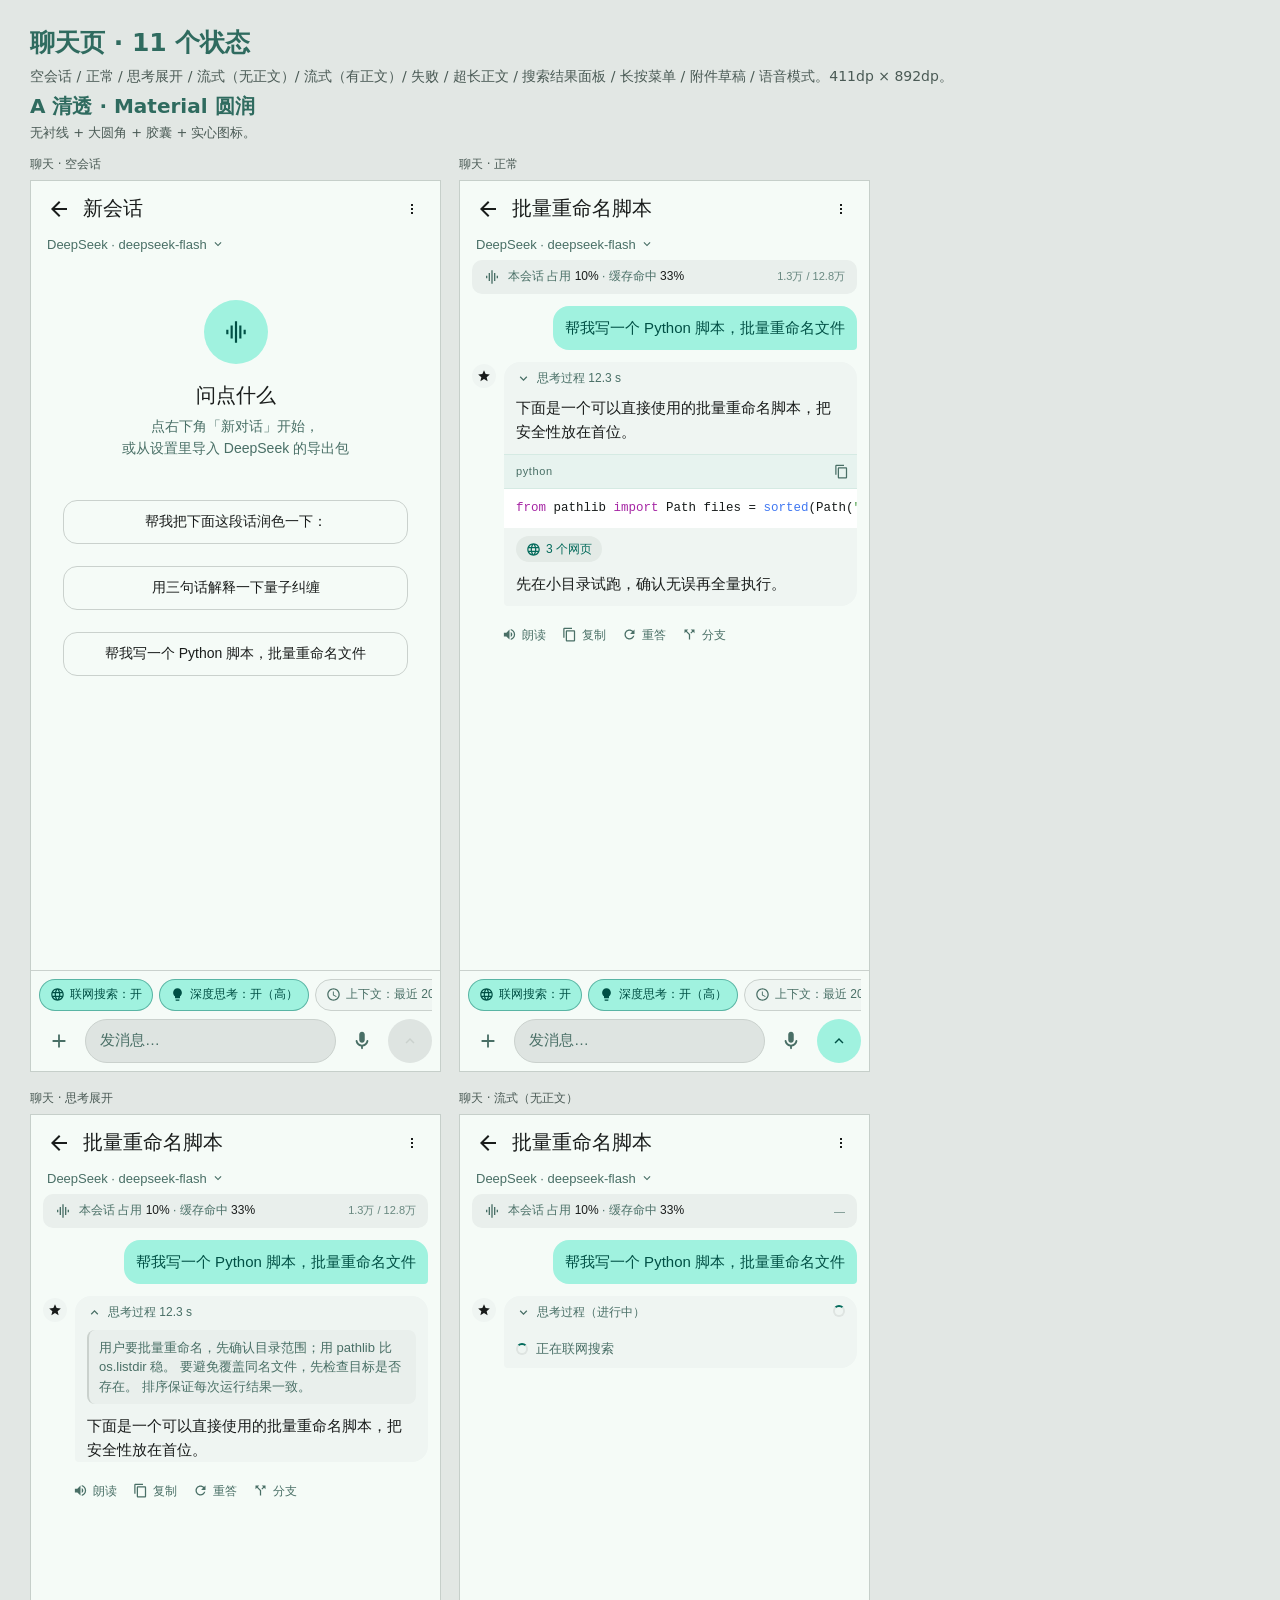
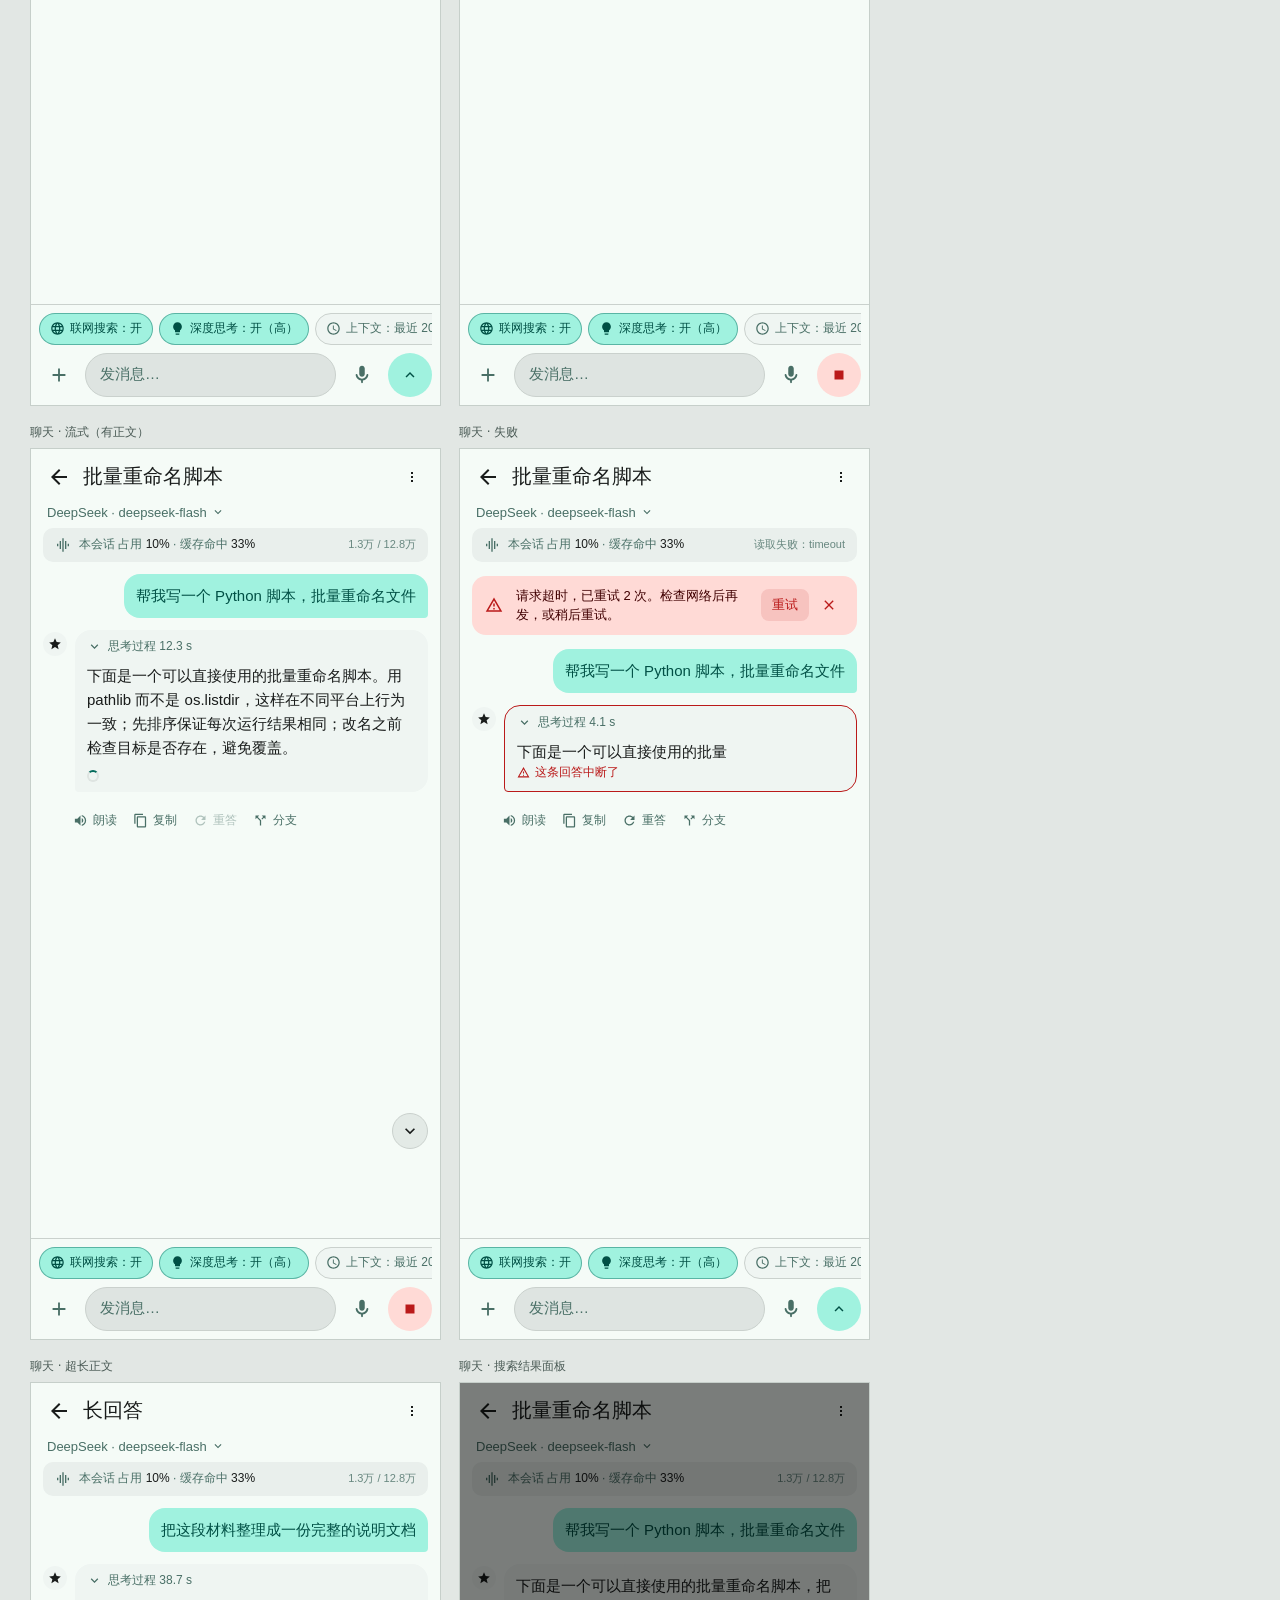
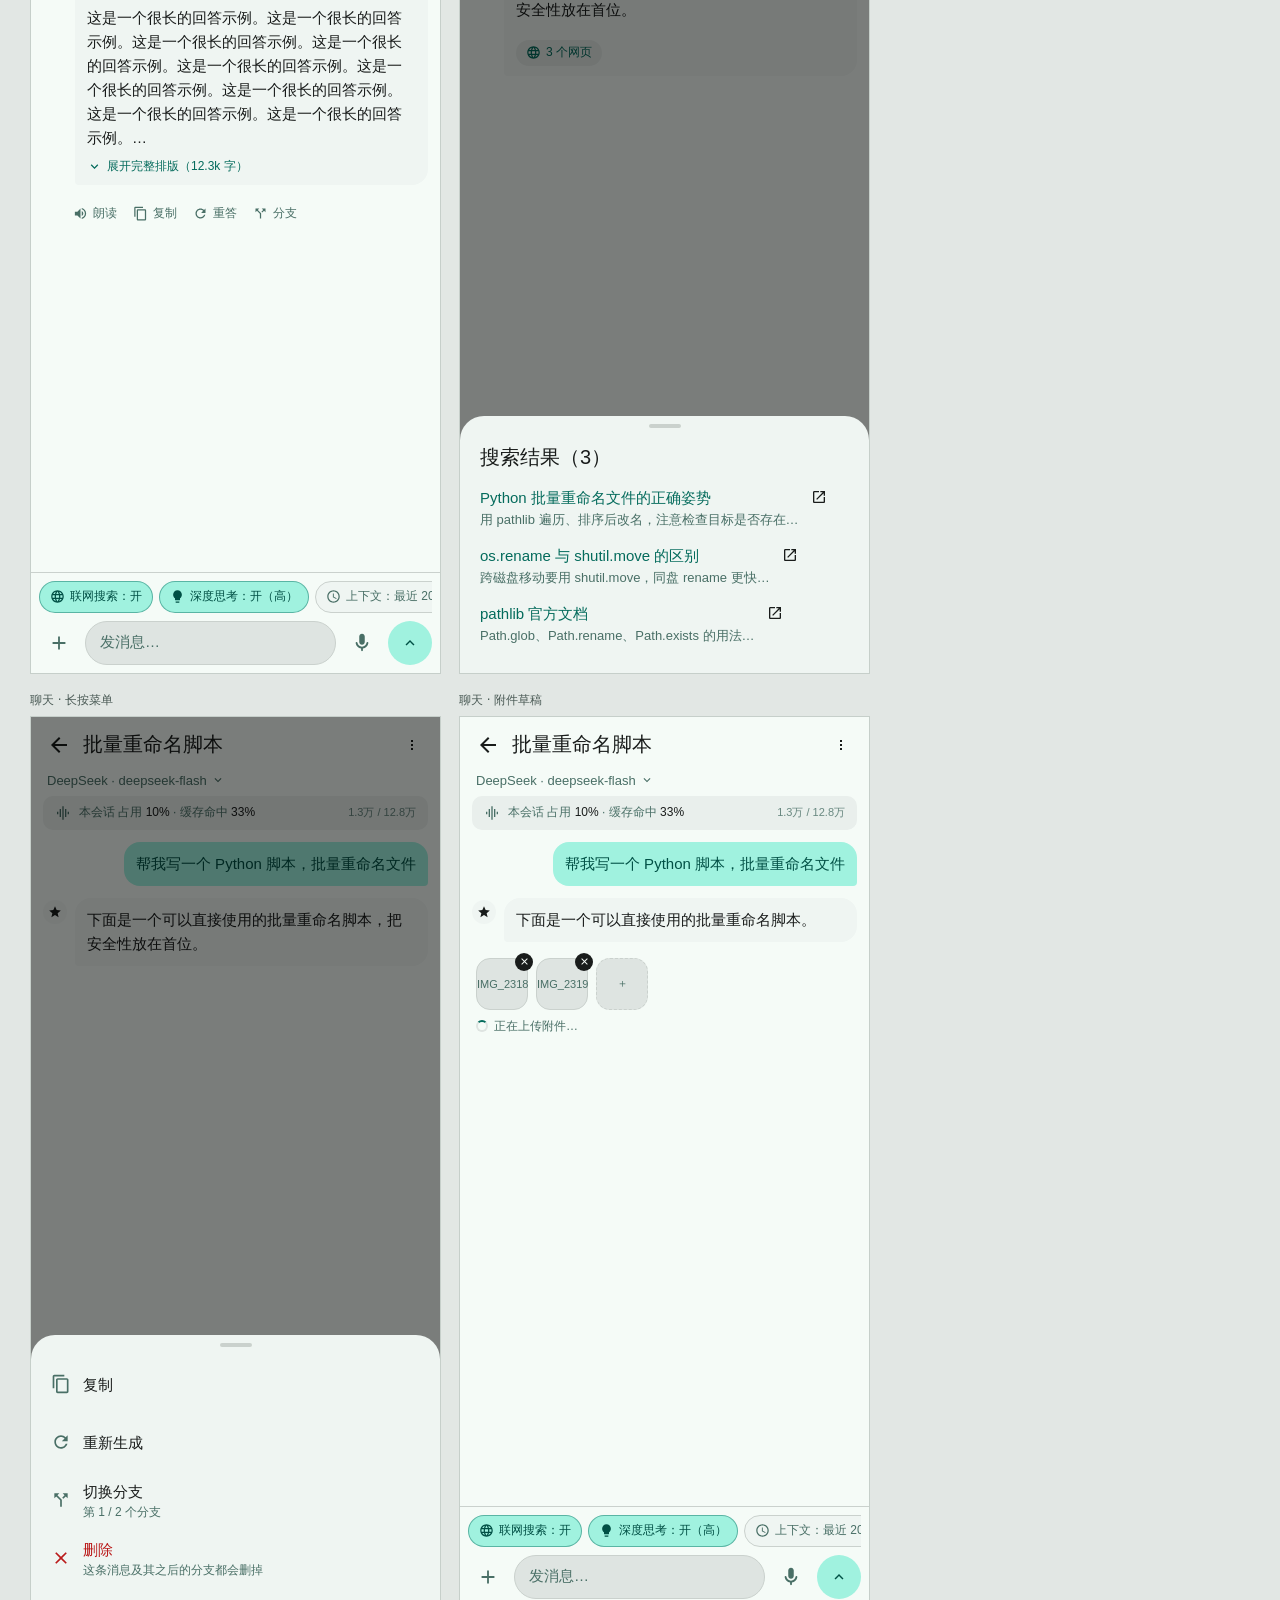
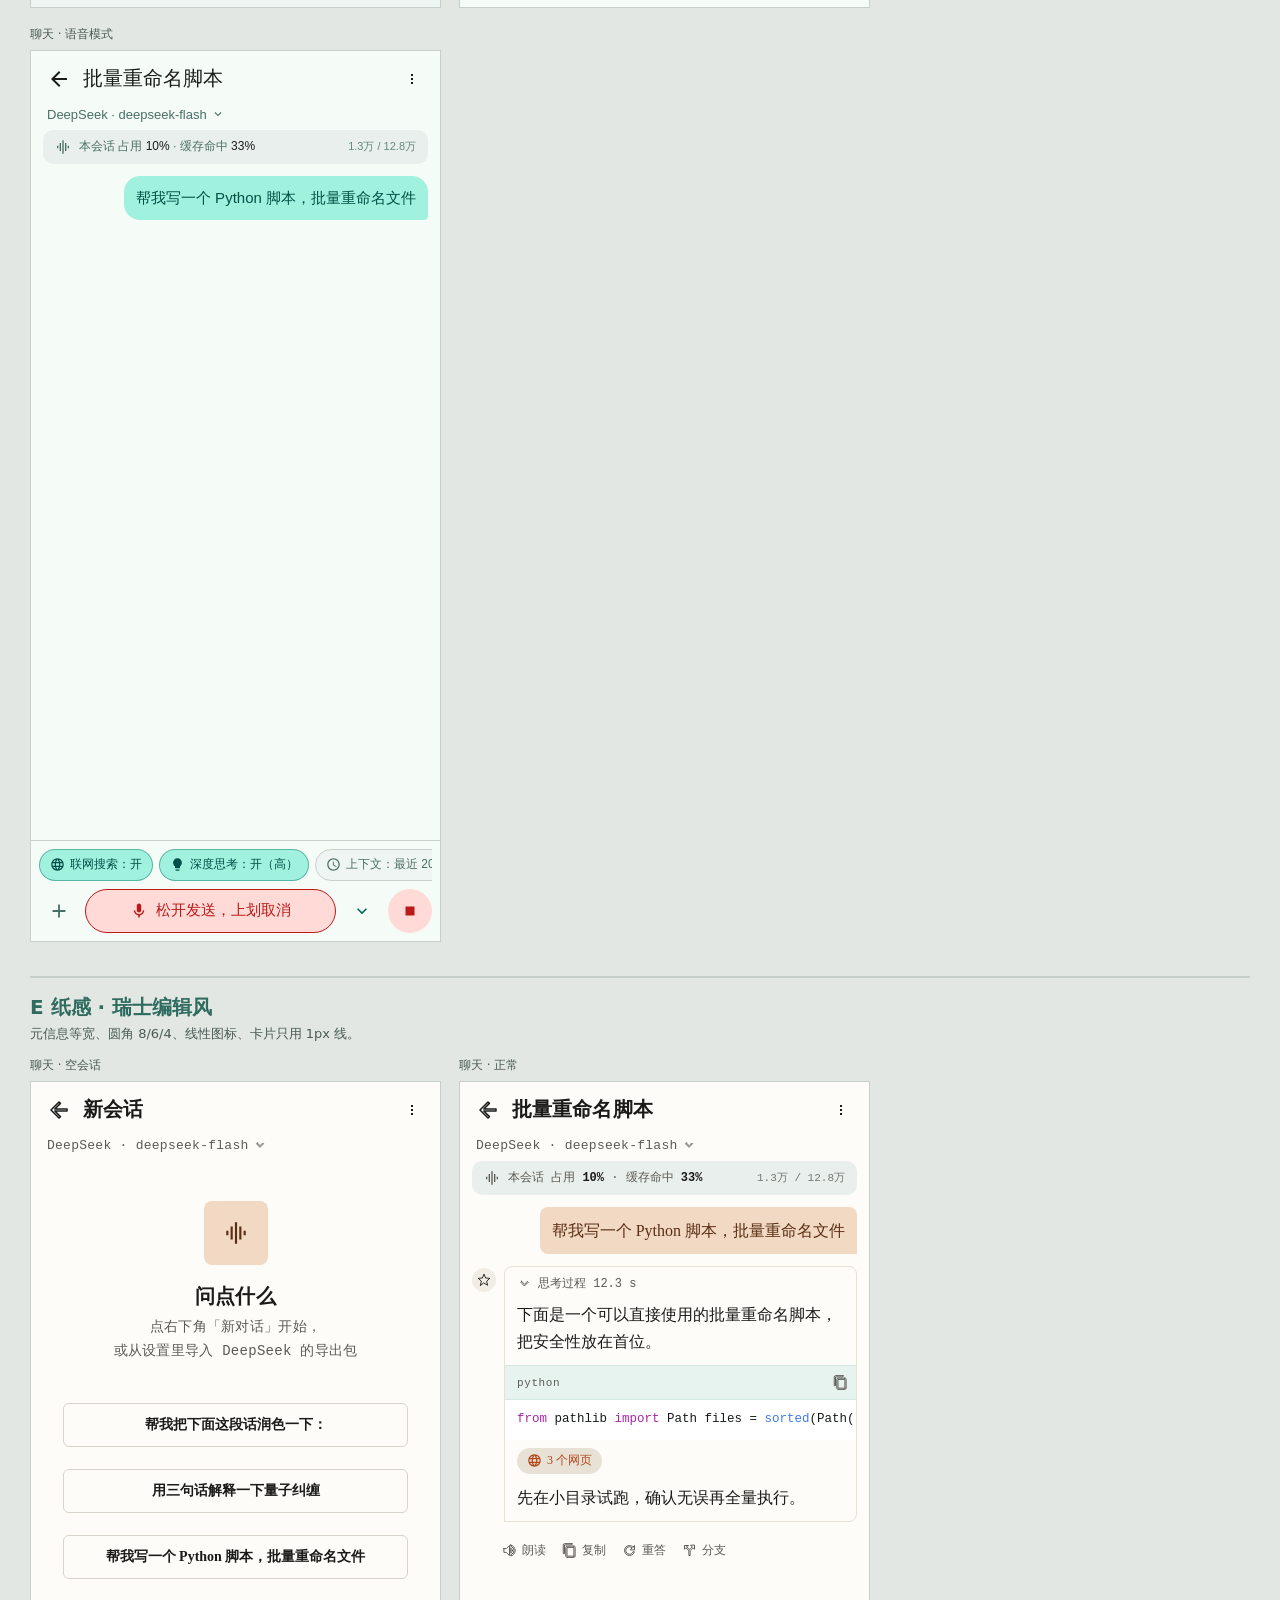
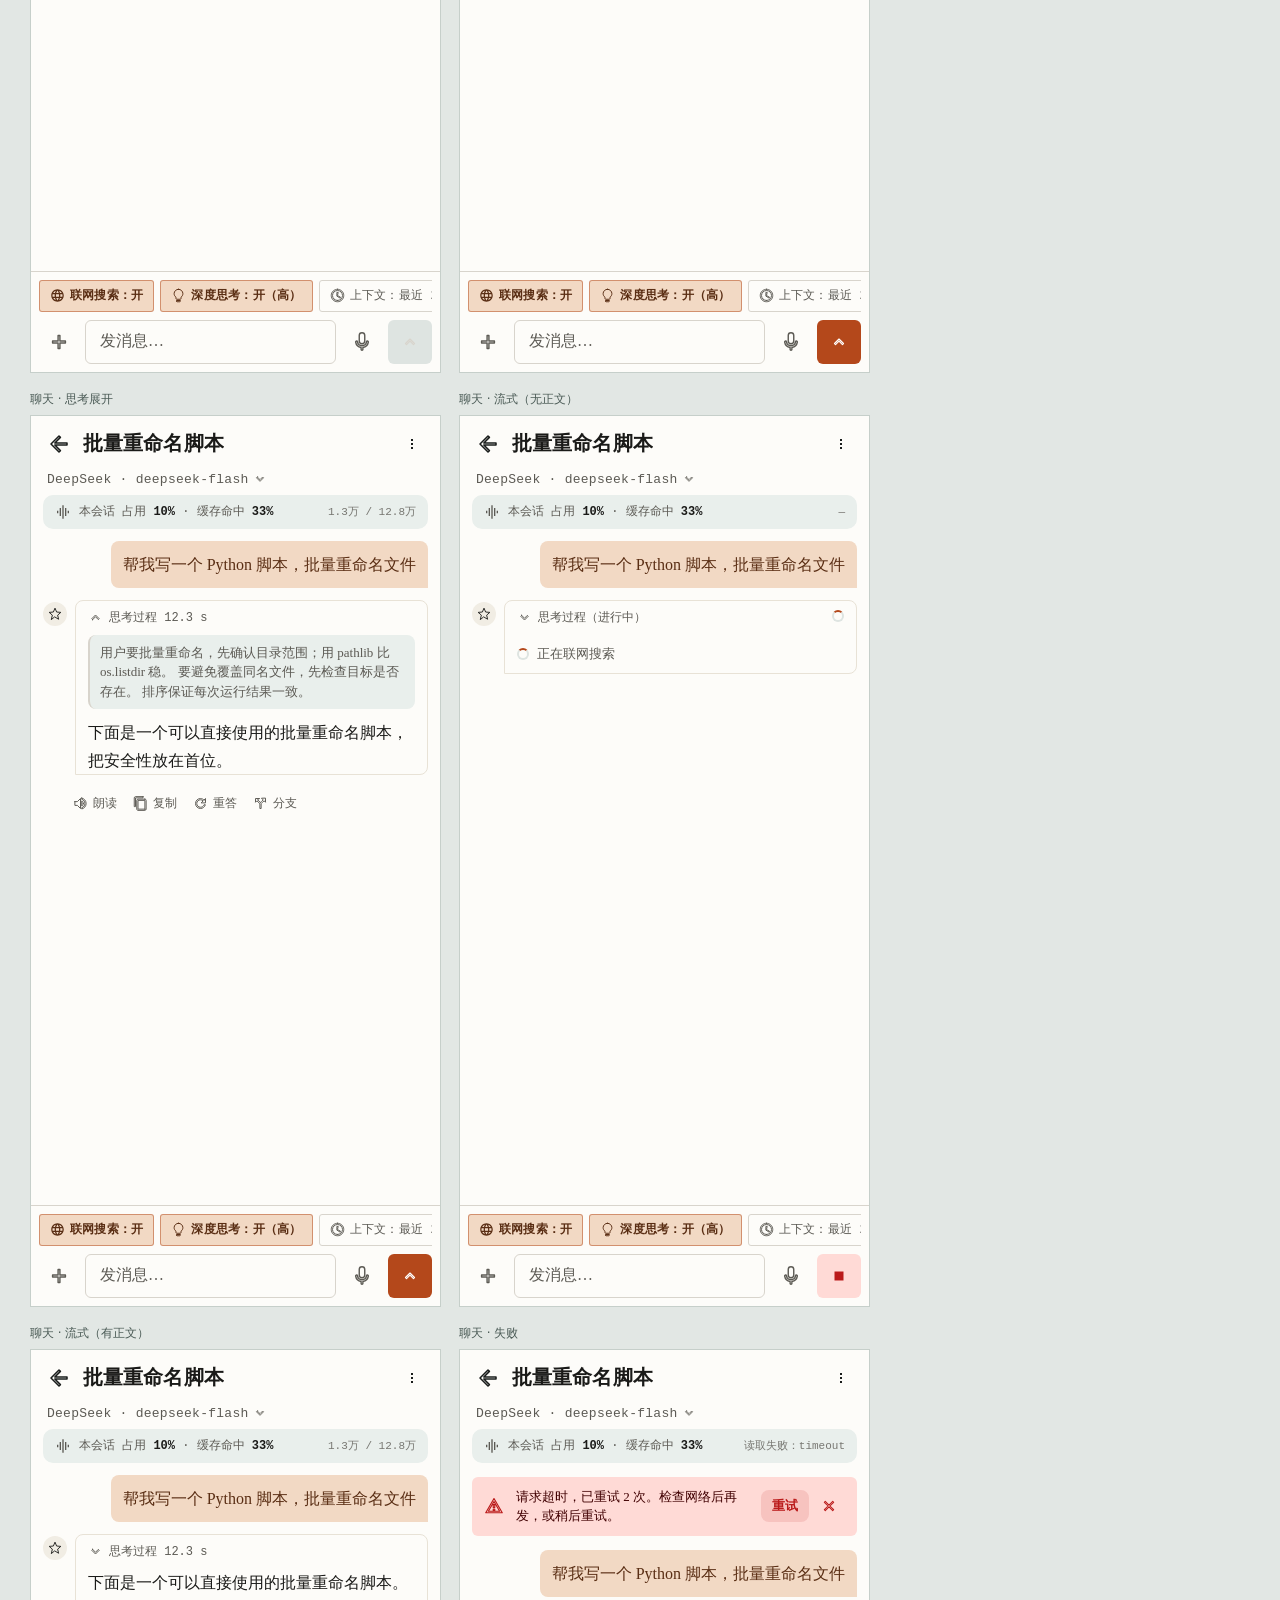
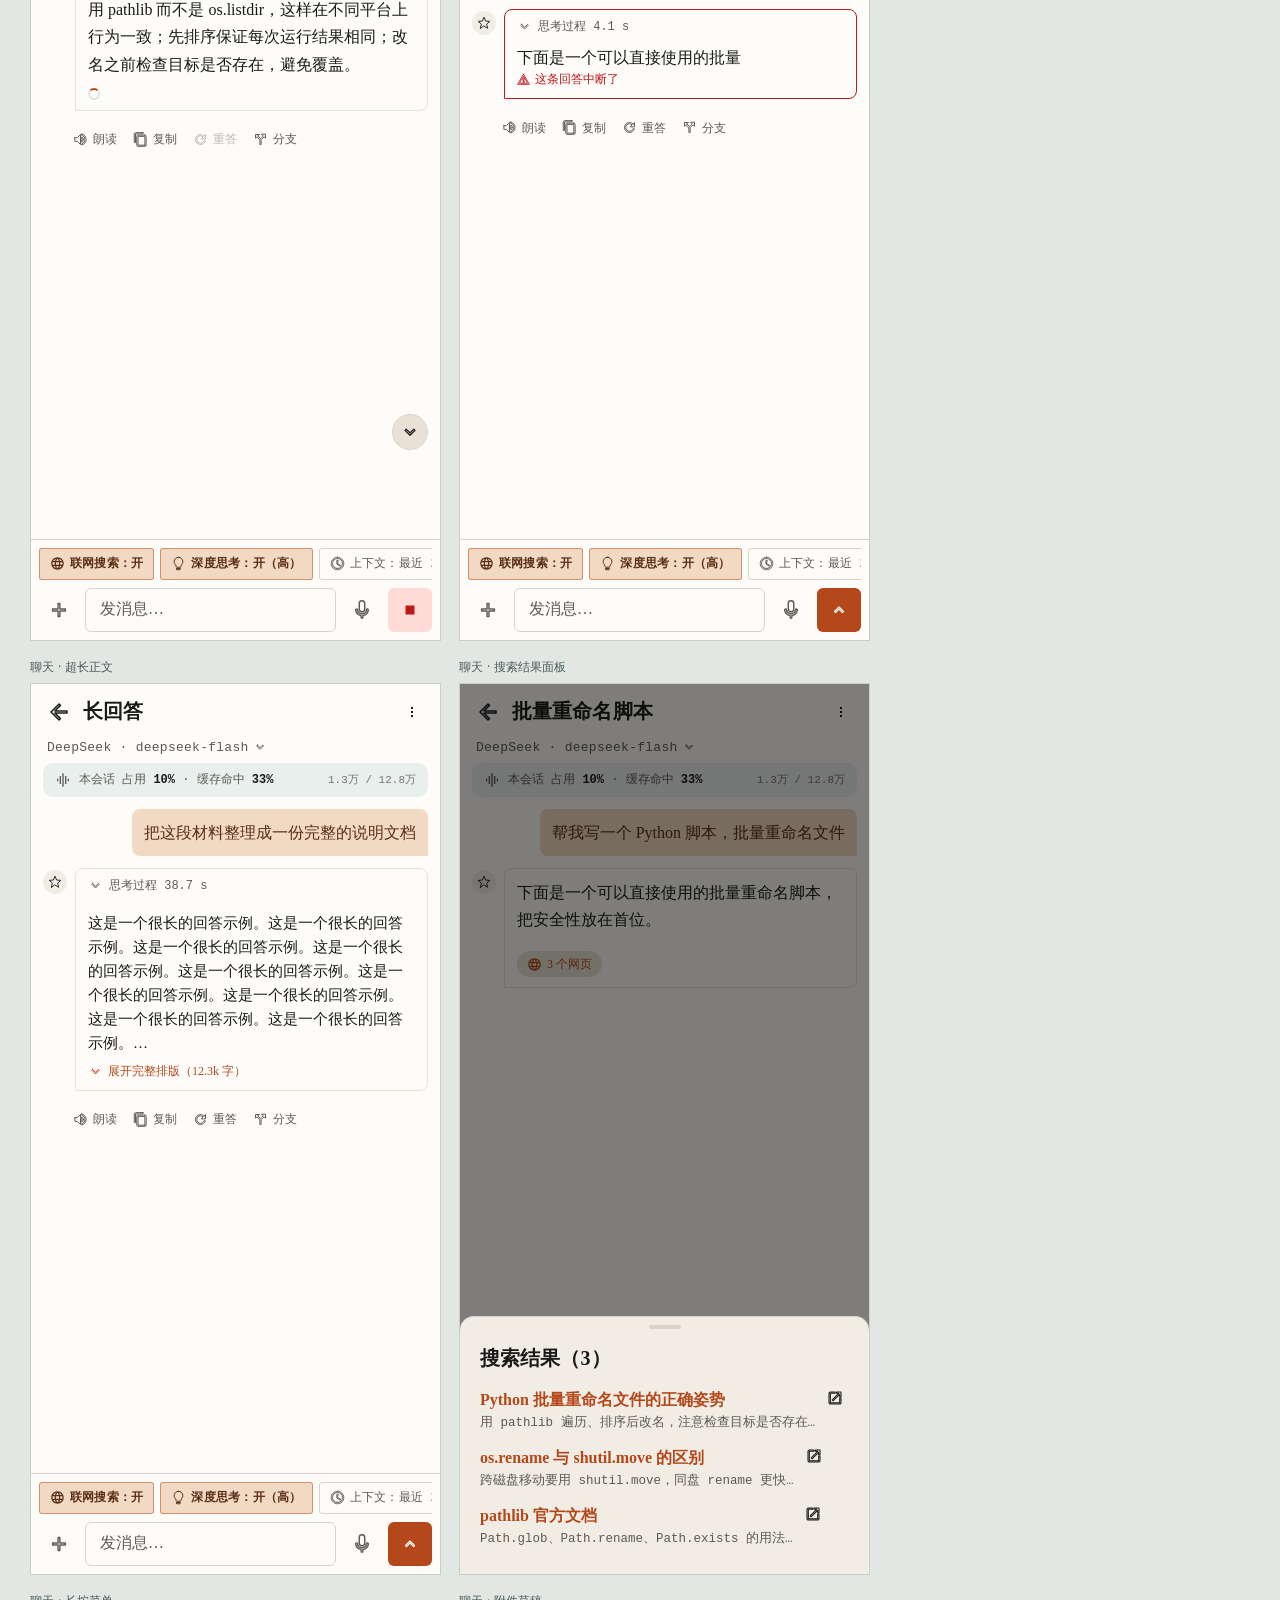
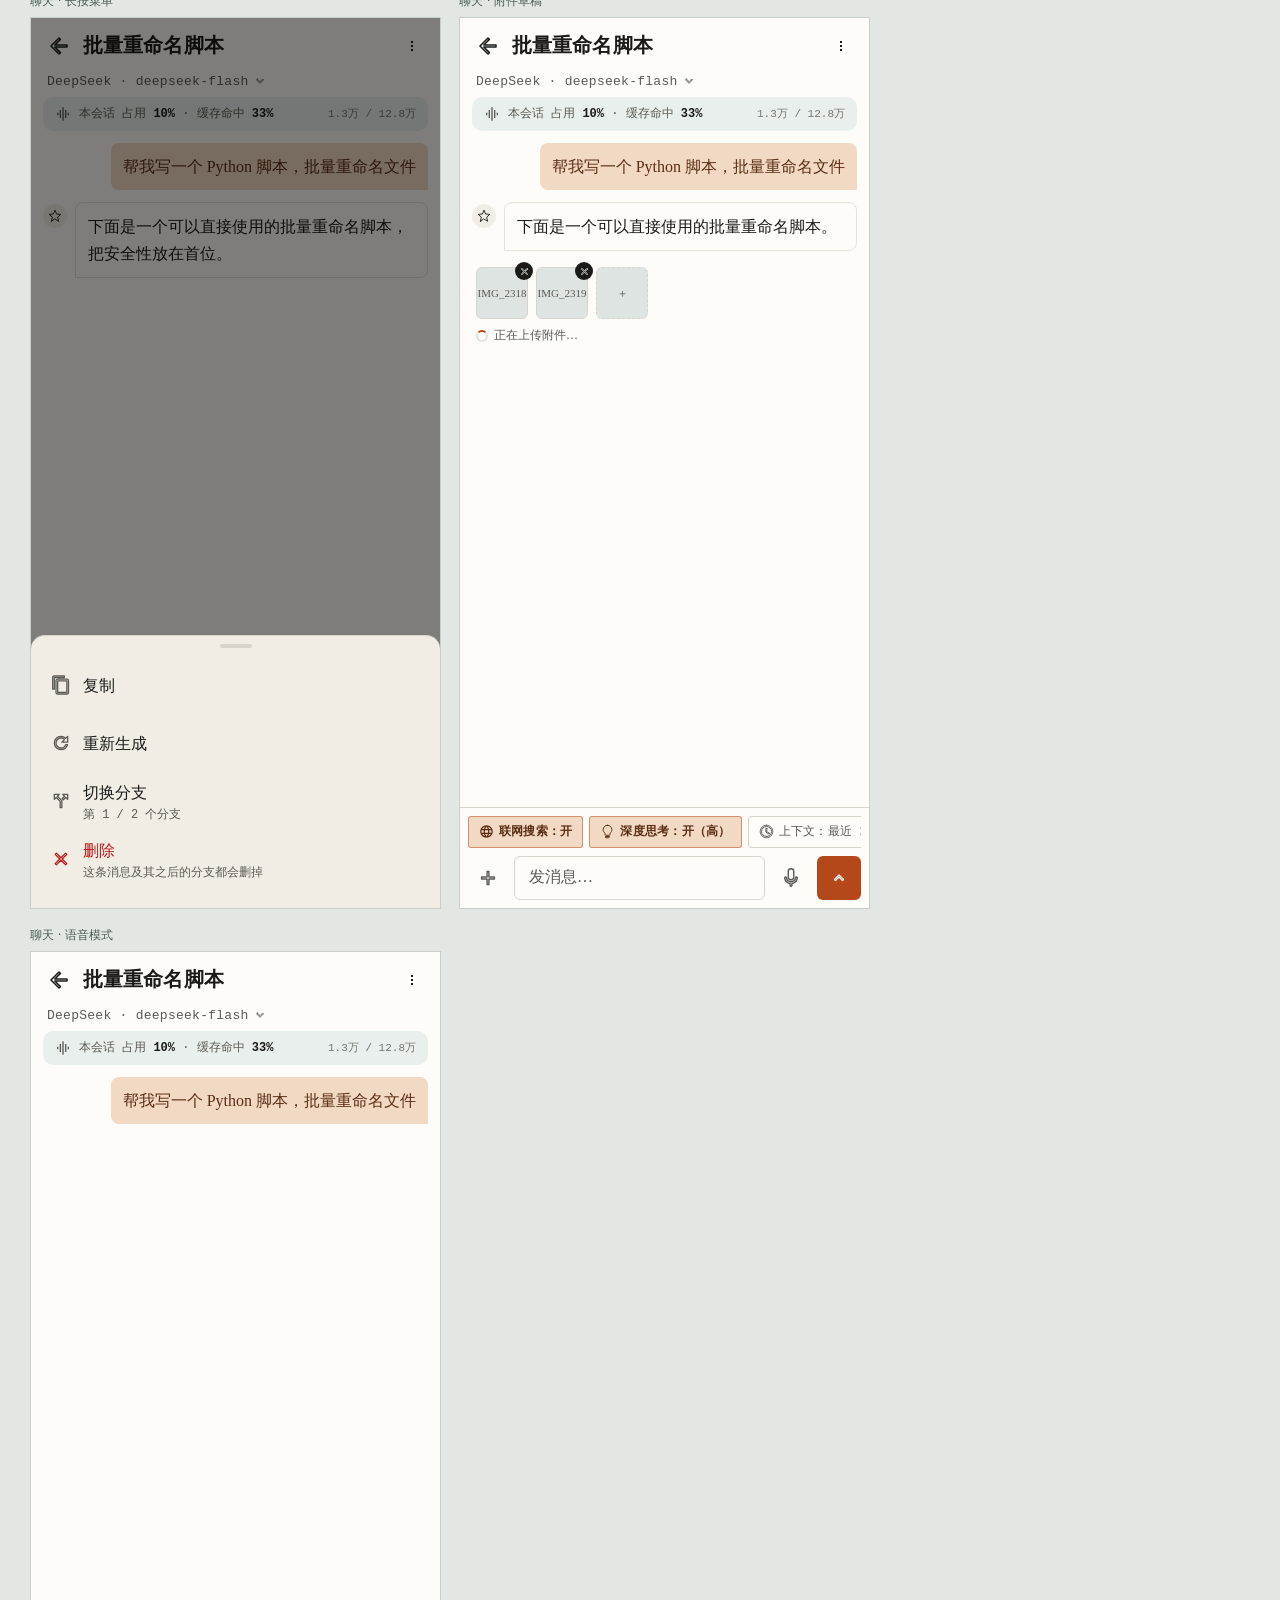
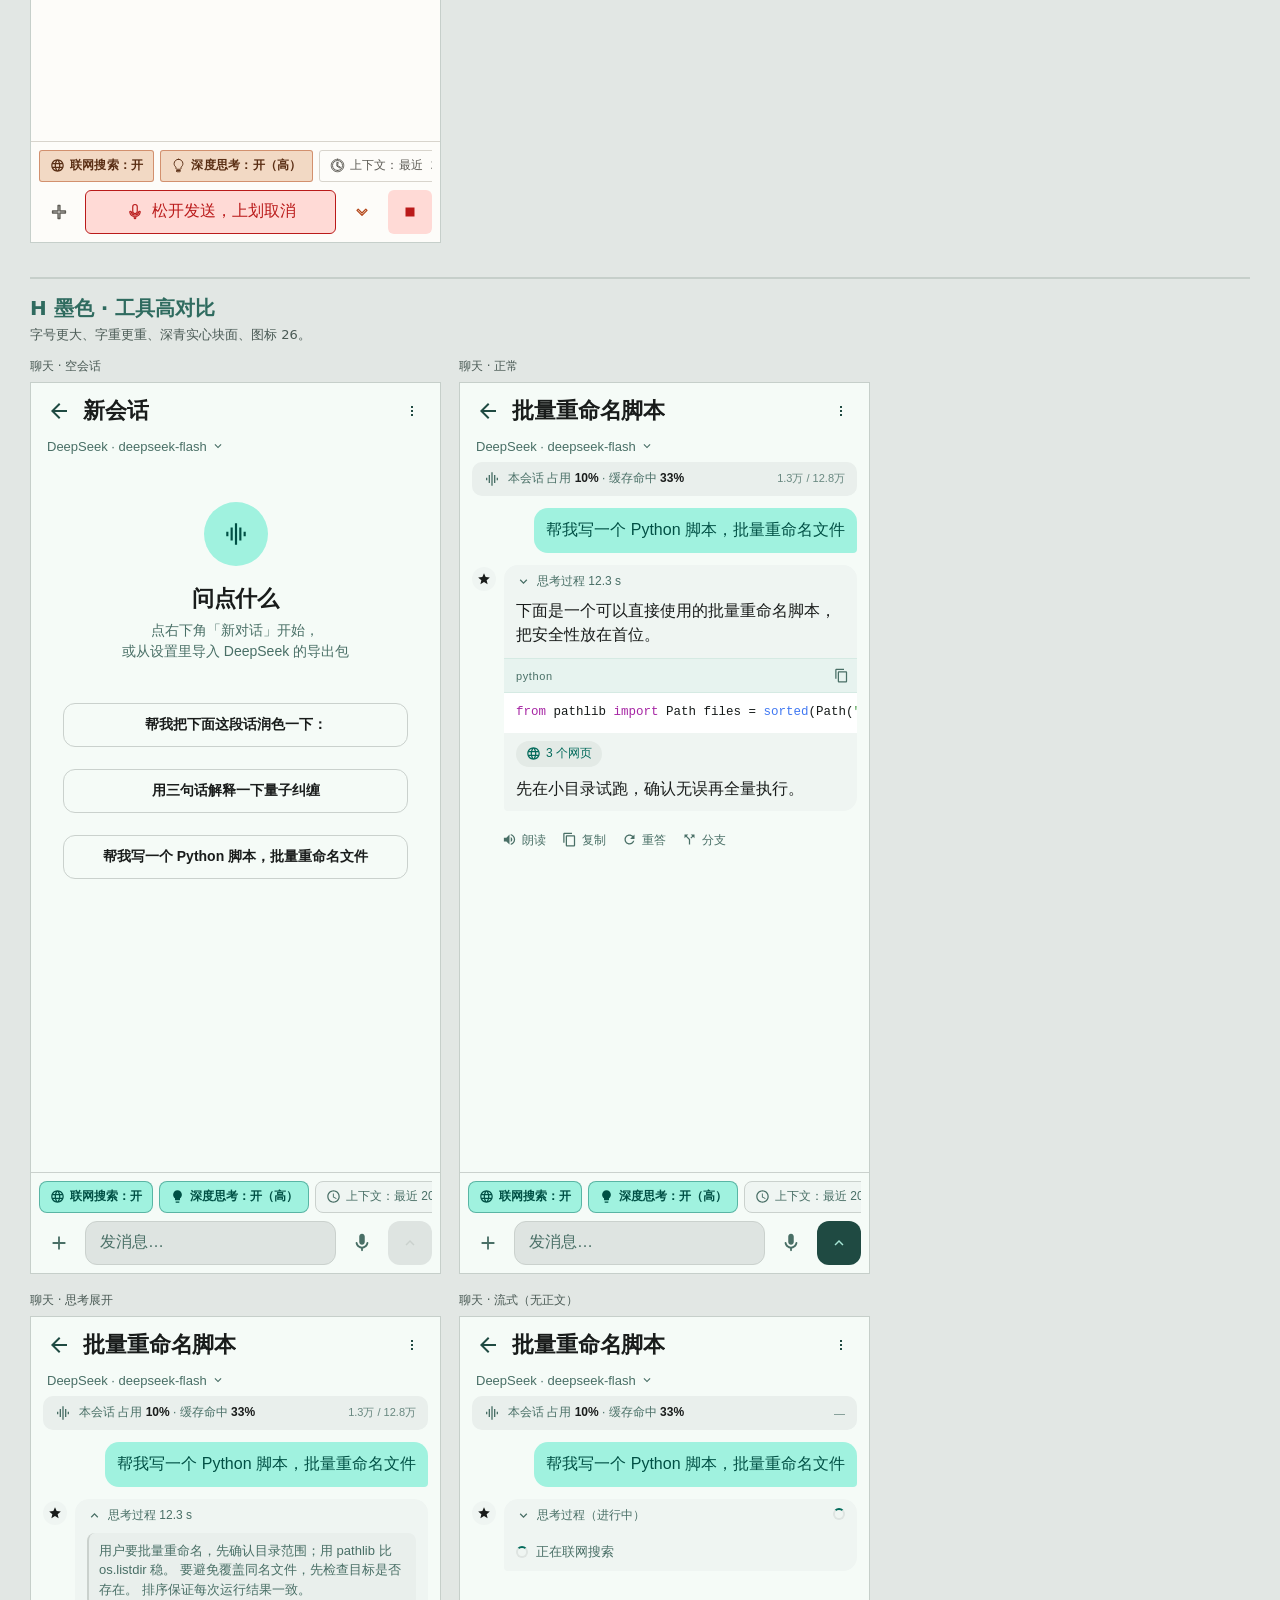
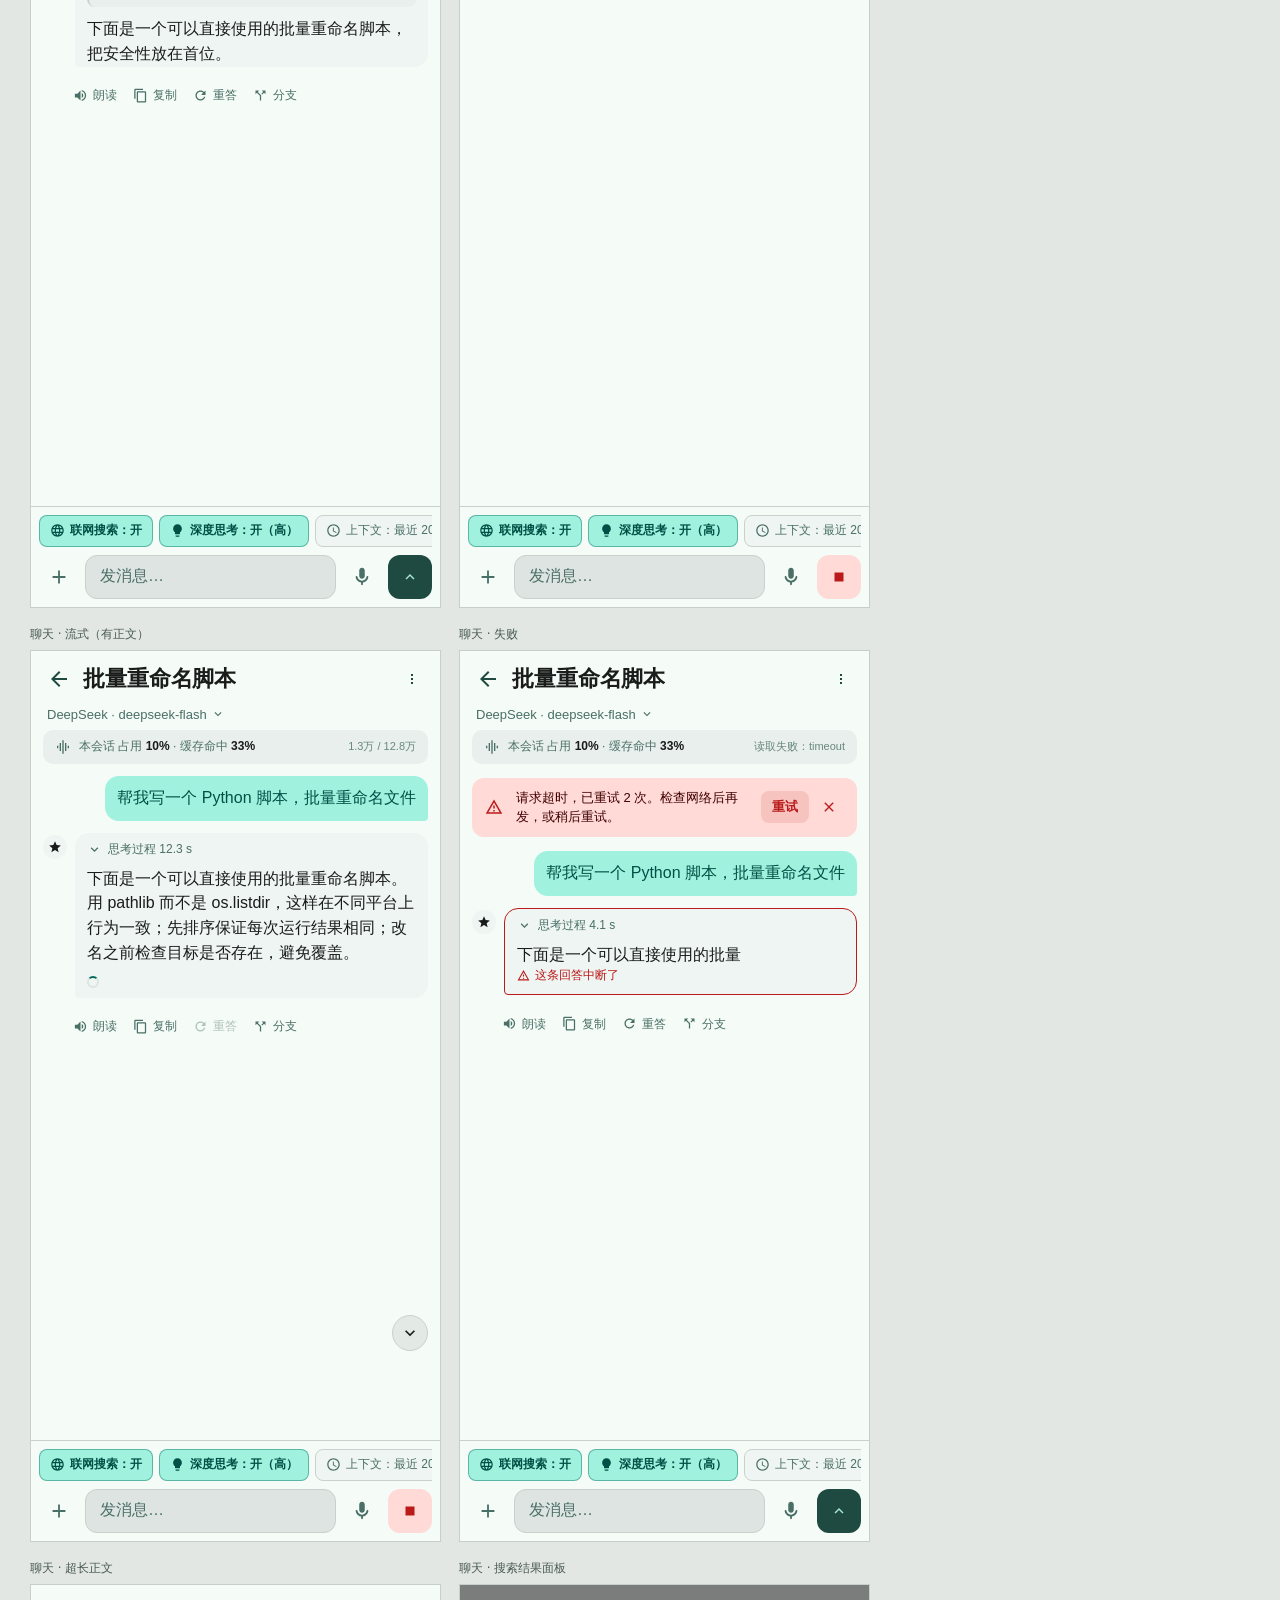
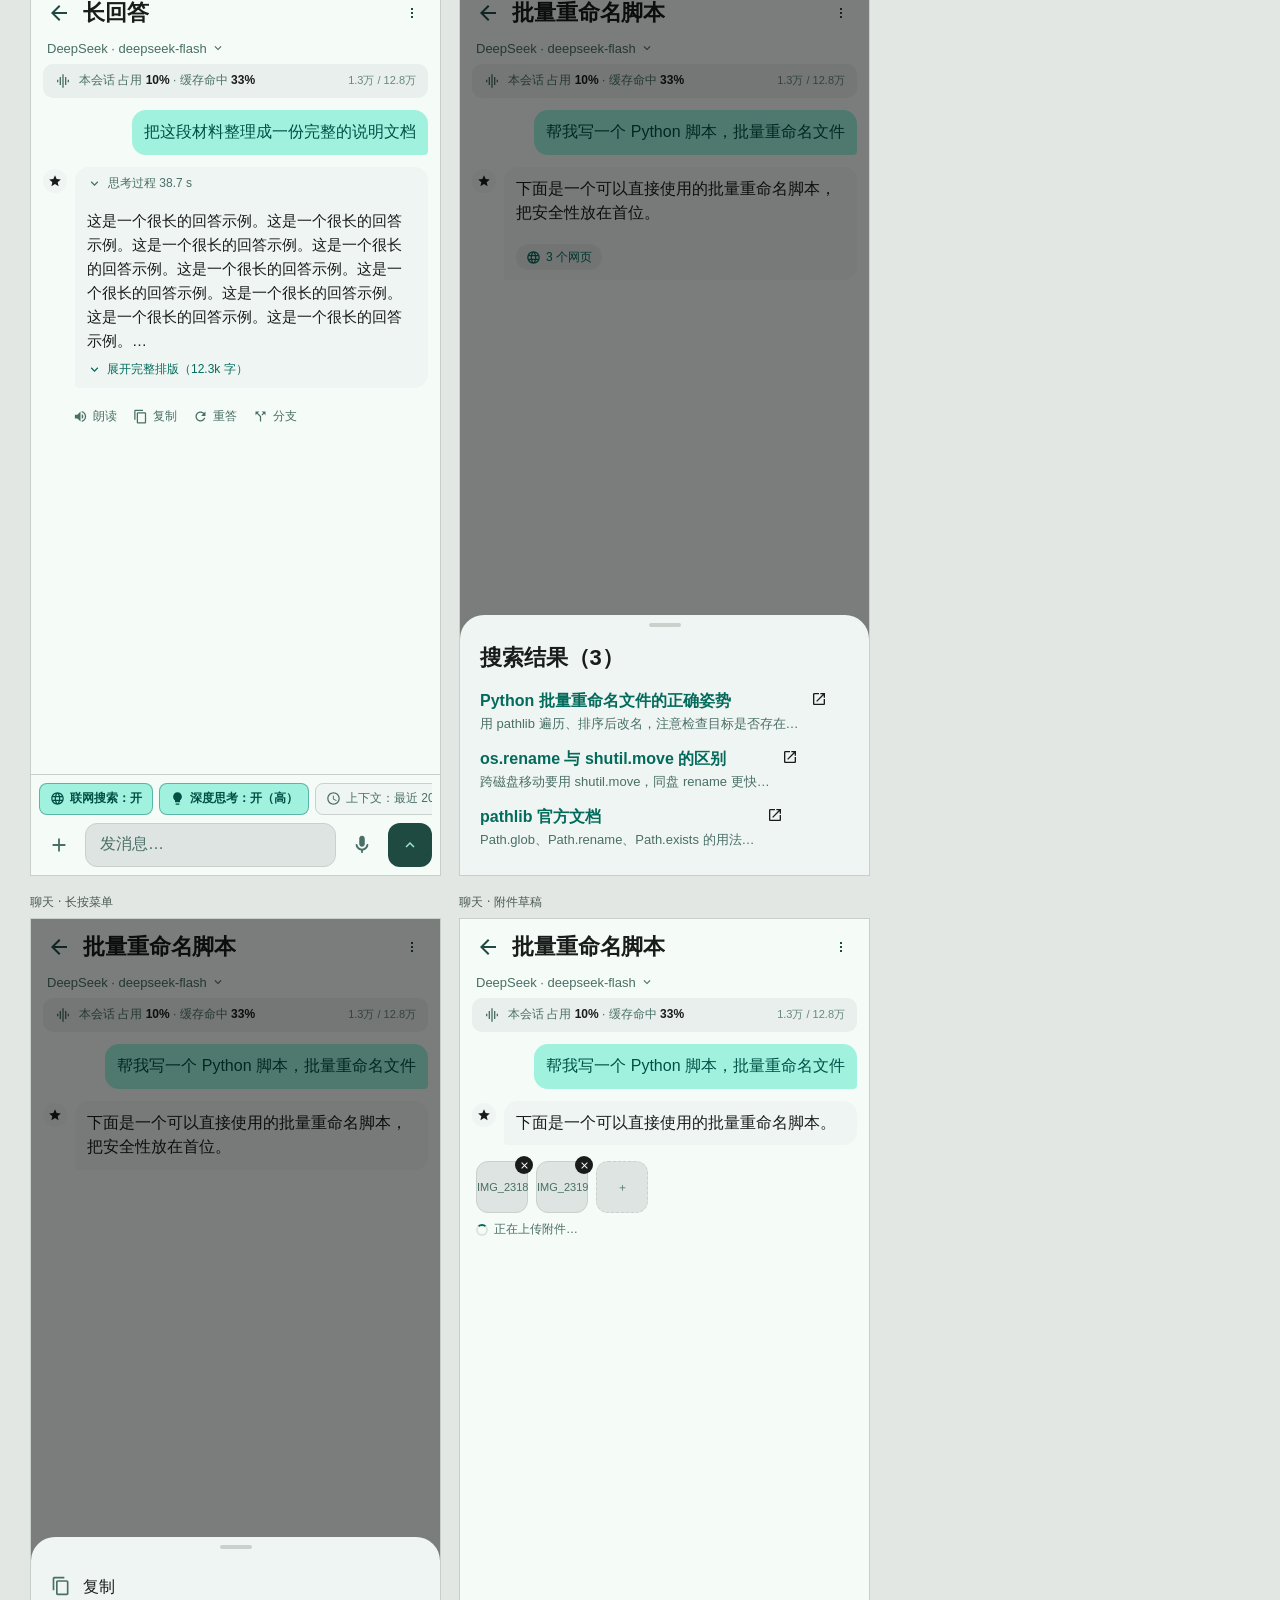
==== commit 90f027f0: "feat(spec): v3.5 气泡可辨 / E 纸色调 / FAB 描边归位 / 头像圆形 产品裁决（2026-11-24）：**HTML 是审查真值**，SPEC 与 token 跟着 HTML" ====
--- a/reference/full-chat.html
+++ b/reference/full-chat.html
@@ -23,7 +23,7 @@
   '--code-bg':'#FFFFFF','--code-head':'#E7F3EF','--code-div':'#D5EAE3','--code-fg':'#161B1A',
   '--sel-line':'rgba(4,107,92,.45)','--sel-bg':'#D9F6EC','--sel-bar':'#046B5C',
   '--p-c':'#A0F2DF','--on-p-c':'#005045','--send-bg':'#A0F2DF','--send-fg':'#005045',
-  '--ai-bg':'#A0F2DF','--ai-fg':'#005045','--av-bg':'#DEE4E1','--av-fg':'#496F66',
+  '--ai-bg':'#EFF5F2','--ai-fg':'#191C1B','--av-bg':'#DEE4E1','--av-fg':'#496F66',
   '--err-c':'#BA1A1A','--on-err-c':'#FFFFFF','--err-bg':'#FFDAD6','--on-err-bg':'#410002','--fab-line':'#8CCDBB','--code-kw':'#A626A4','--code-str':'#50A14F','--code-fn':'#4078F2',
   '--body-font':'PingFang SC, HarmonyOS Sans SC, Noto Sans CJK SC, Microsoft YaHei, sans-serif',
   '--lh':'1.6','--icon-c':'#191C1B','--tail':'4px','--sw-r':'12px','--sw-knob':'9px',
@@ -39,7 +39,7 @@
   e: { name:'E 纸感 · 瑞士编辑风', desc:'元信息等宽、圆角 8/6/4、线性图标、卡片只用 1px 线。', icons:'outlined', size:24, v:{
       '--r-bubble':'8px','--r-fab':'6px','--r-card':'6px','--r-sheet':'14px',
       '--r-chip':'3px','--r-field':'6px','--r-send':'6px','--r-cb':'3px','--r-radio':'3px',
-      '--row-h':'68px','--gap':'10px','--av-r':'6px','--mark-r':'8px',
+      '--row-h':'68px','--gap':'10px','--av-r':'17px','--mark-r':'8px',
       '--fs-body':'16px','--fs-title':'16px','--fs-sub':'12.5px','--fs-bar':'20px',
       '--card-bd':'1px','--card-bg':'var(--surface)','--field-bg':'var(--surface)',
       '--meta-font':MONO,'--meta-ls':'0.02em','--title-w':'700','--title-ls':'0.005em','--lh':'1.7',
@@ -48,7 +48,7 @@
       '--surface':'#FDFCF9','--low':'#F1EDE4','--high':'#E8E2D6','--ov':'#D8D4CC',
       '--on-s':'#1A1A18','--on-v':'#5C5A54',
       '--p-c':'#F2D9C4','--on-p-c':'#5A2E14','--send-bg':'#B4481B','--send-fg':'#FFFFFF',
-      '--sel-bg':'#F0E4D6','--sel-bar':'#B4481B','--sel-line':'rgba(180,72,27,.5)'
+      '--sel-bg':'#F0E4D6','--sel-bar':'#B4481B','--sel-line':'rgba(180,72,27,.5)','--ai-bg':'#F1EDE4','--ai-fg':'#1A1A18'
   }},
   h: { name:'H 墨色 · 工具高对比', desc:'字号更大、字重更重、深青实心块面、图标 26。', icons:'filled', size:26, v:{
       '--r-bubble':'14px','--r-fab':'14px','--r-card':'12px','--r-sheet':'24px',
@@ -56,7 +56,7 @@
       '--row-h':'68px','--fs-body':'16px','--fs-title':'17px','--fs-sub':'13px','--fs-bar':'22px',
       '--title-w':'700','--title-ls':'-0.005em','--lh':'1.55','--icon-c':'#1F4A42',
       '--send-bg':'#1F4A42','--send-fg':'#A7E6D5',
-      '--ai-bg':'#1F4A42','--ai-fg':'#A7E6D5','--av-bg':'#1F4A42','--av-fg':'#A7E6D5'
+      '--ai-bg':'#EFF5F2','--ai-fg':'#191C1B','--av-bg':'#1F4A42','--av-fg':'#A7E6D5'
   }}
 };
 
--- a/reference/full.css
+++ b/reference/full.css
@@ -169,12 +169,26 @@
 .pending .thumb .x { position: absolute; top: -6px; right: -6px; width: 18px; height: 18px; border-radius: 9px;
                      background: var(--on-s); color: var(--surface); font-size: 11px; display: grid; place-items: center; }
 .chips { display: flex; gap: 6px; padding: 2px 0 8px; overflow: hidden; }
-.chip { height: 36px; display: inline-flex; align-items: center; gap: 5px; padding: 0 10px;
+.chip { height: 32px; display: inline-flex; align-items: center; gap: 5px; padding: 0 10px;
         border: 1px solid var(--ov); border-radius: var(--r-chip); background: var(--card-bg);
         font-size: 12px; color: var(--on-v); white-space: nowrap;
-        font-family: var(--meta-font); letter-spacing: var(--meta-ls); }
+        font-family: var(--meta-font); letter-spacing: var(--meta-ls);
+        /* v3.1：关掉移动端 WebKit 的灰色点按高亮（和 Flutter 的 highlight 是同一类问题） */
+        -webkit-tap-highlight-color: transparent; }
 .chip.on { background: var(--p-c); border-color: var(--sel-line); color: var(--on-p-c); font-weight: var(--title-w); }
 .chip.off { opacity: .45; }
+/* v3.1 按压态：只在关态给本体铺 high 档底，开态保持 p-c 不加深；
+   120ms 过渡，不动文字位置（不许改 padding / 字号）。 */
+.chip:active:not(.on):not(.off) { background: var(--high); transition: background-color 120ms ease-in-out; }
+
+/* ── 轻提示 toast（v3.2）──
+   顶部浮层，不参与布局、不拦手势；禁止用底部 SnackBar（会压住输入栏/工具条）。 */
+.toast { position: absolute; top: 64px; left: 16px; right: 16px; display: flex;
+         justify-content: center; pointer-events: none; z-index: 40; }
+.toast .tt { max-width: 480px; background: var(--on-s); color: var(--surface);
+             border-radius: var(--r-card); padding: 12px 16px; font-size: 14px;
+             line-height: 1.4; animation: toast-in 120ms ease-out; }
+@keyframes toast-in { from { opacity: 0; transform: translateY(8px); } to { opacity: 1; transform: none; } }
 .inputbar { display: flex; align-items: center; gap: 6px; }
 .inputbar .plus, .inputbar .mic { width: 40px; height: 40px; display: grid; place-items: center; color: var(--on-v); flex: 0 0 40px; }
 .field { flex: 1; min-width: 0; min-height: 44px; border-radius: var(--r-field); background: var(--field-bg);
